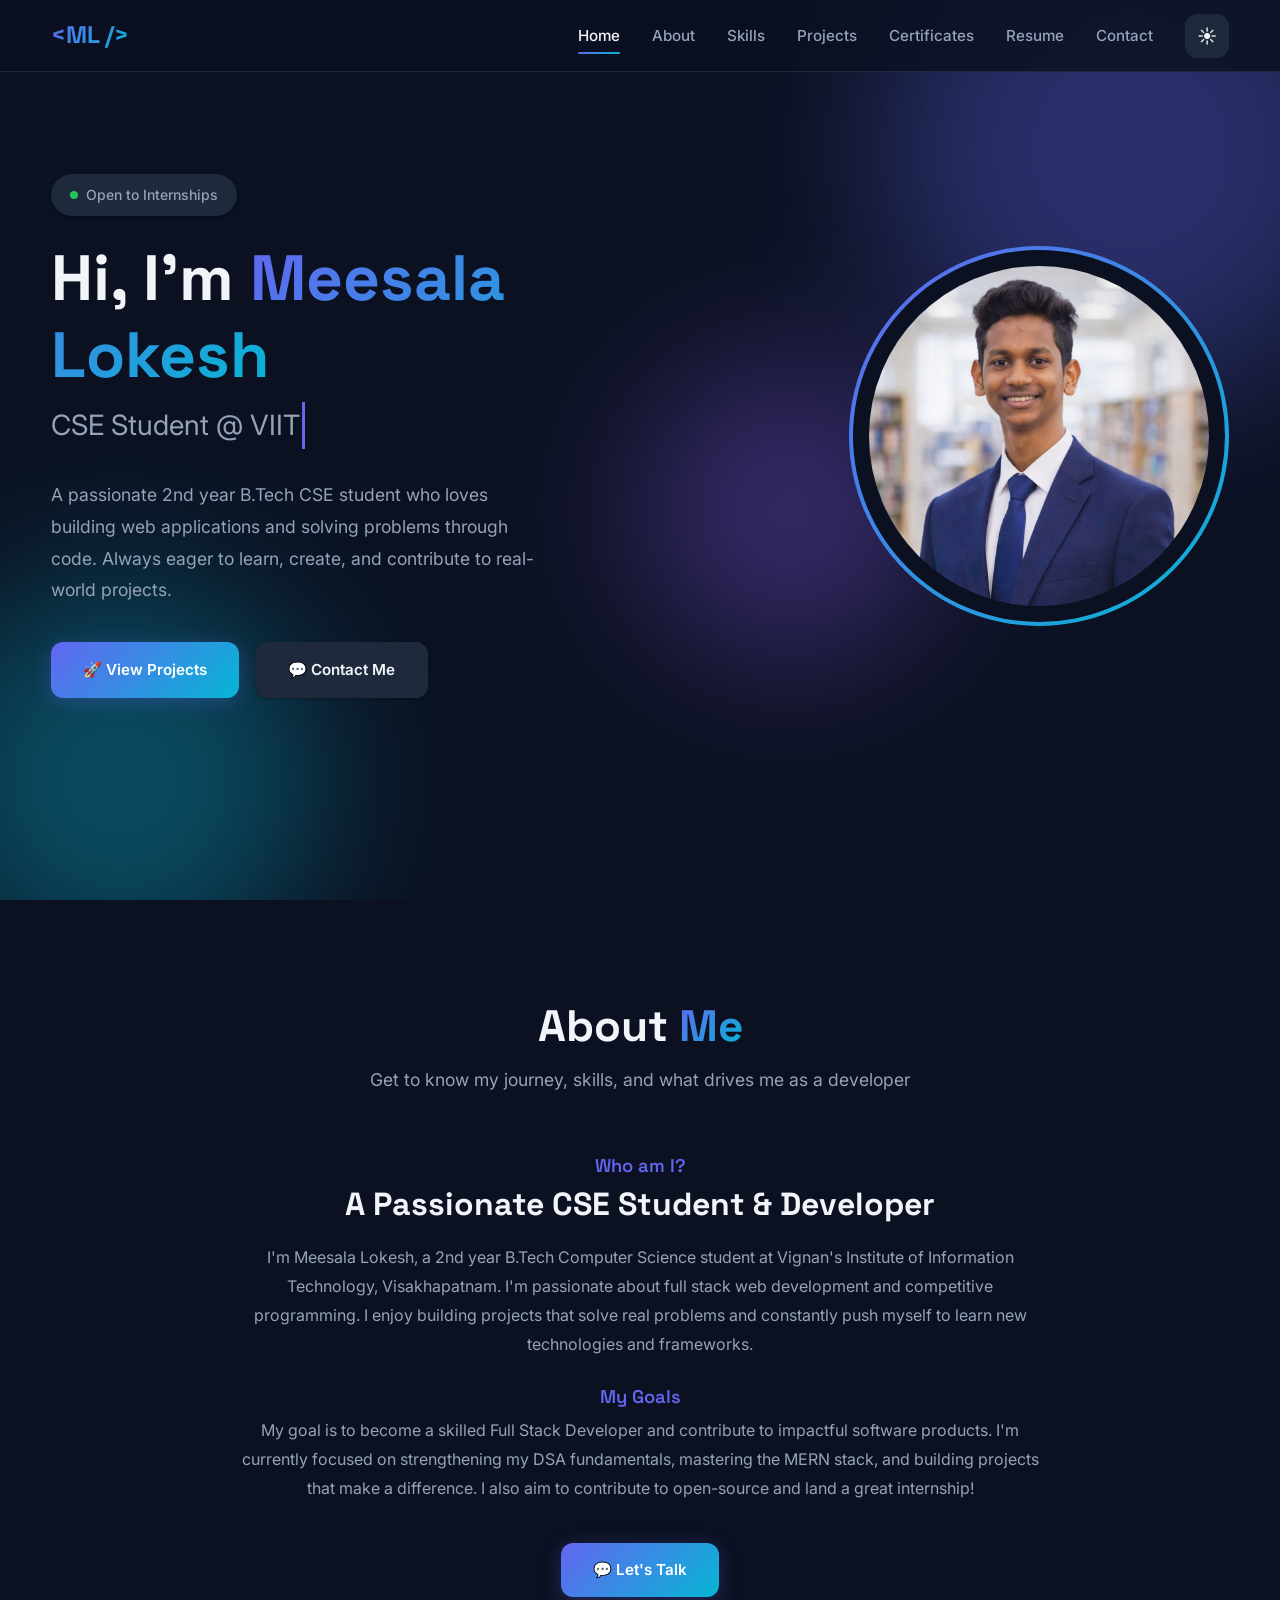
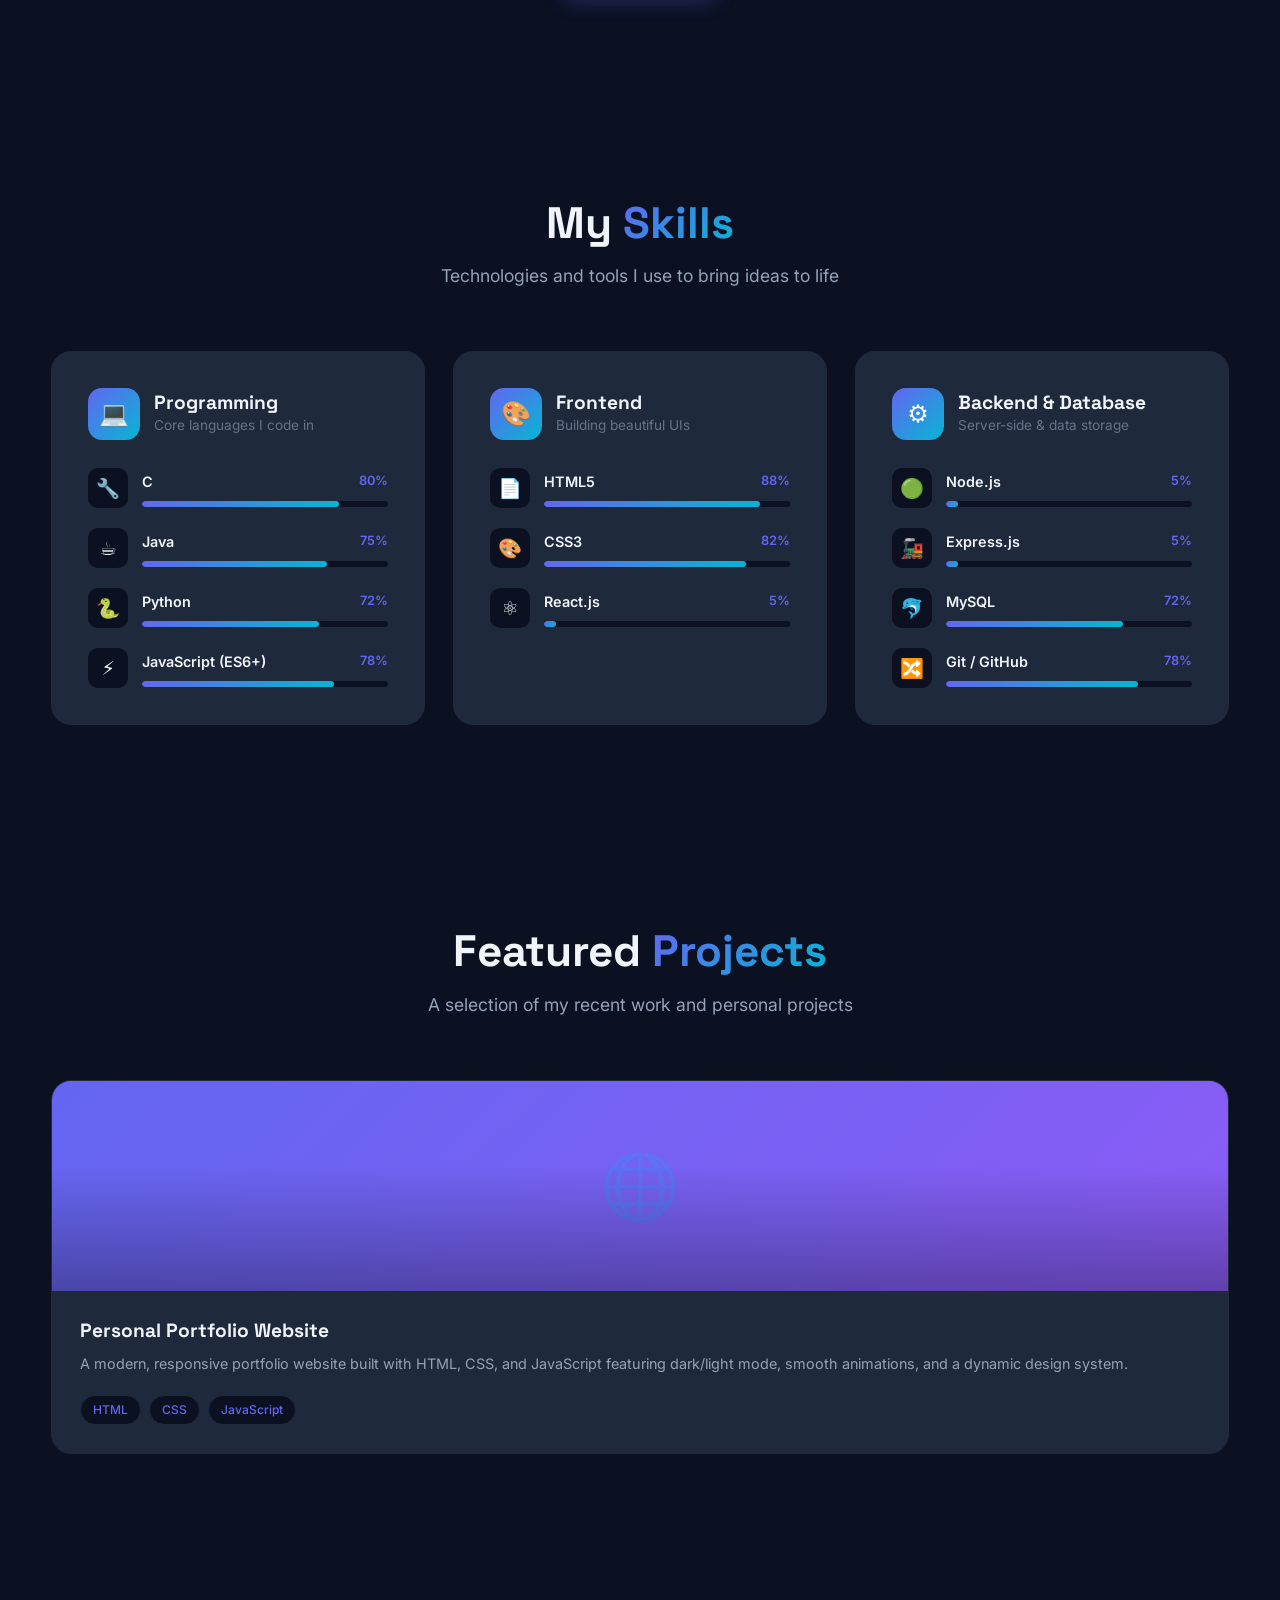
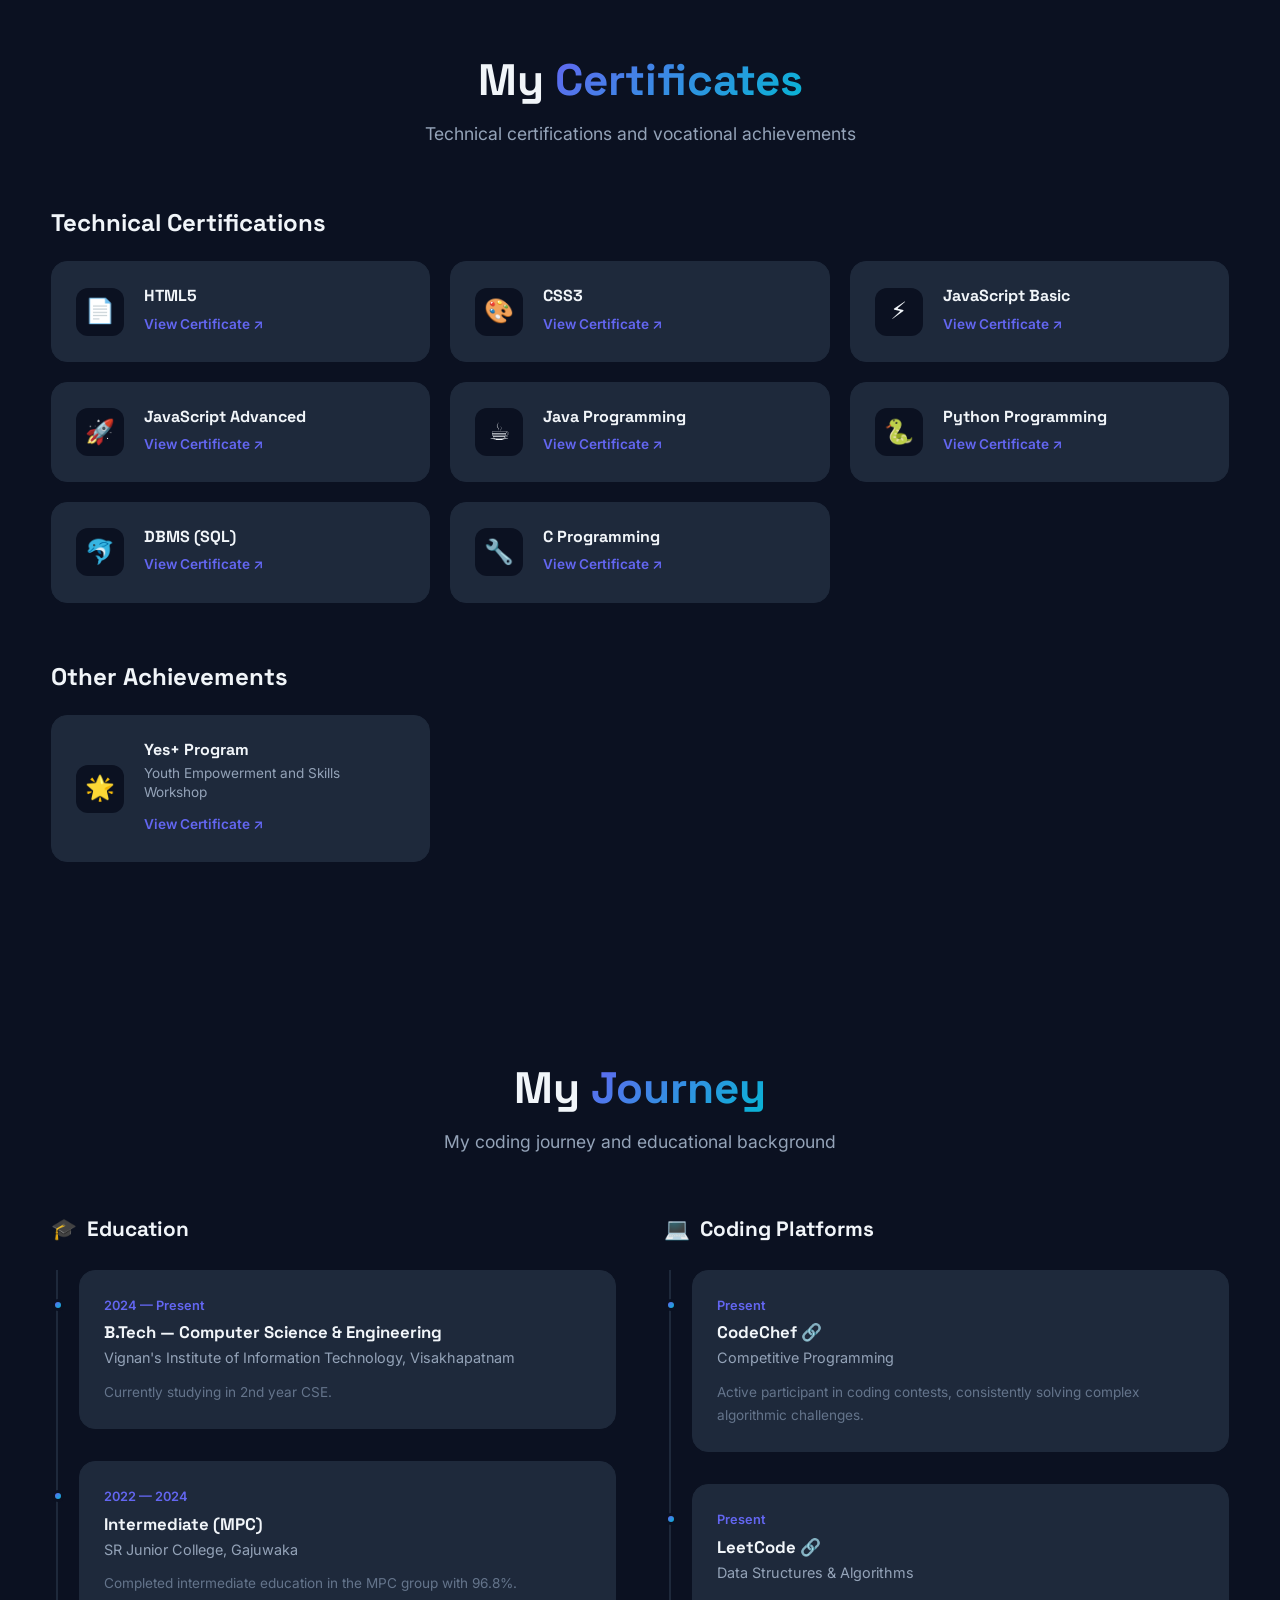
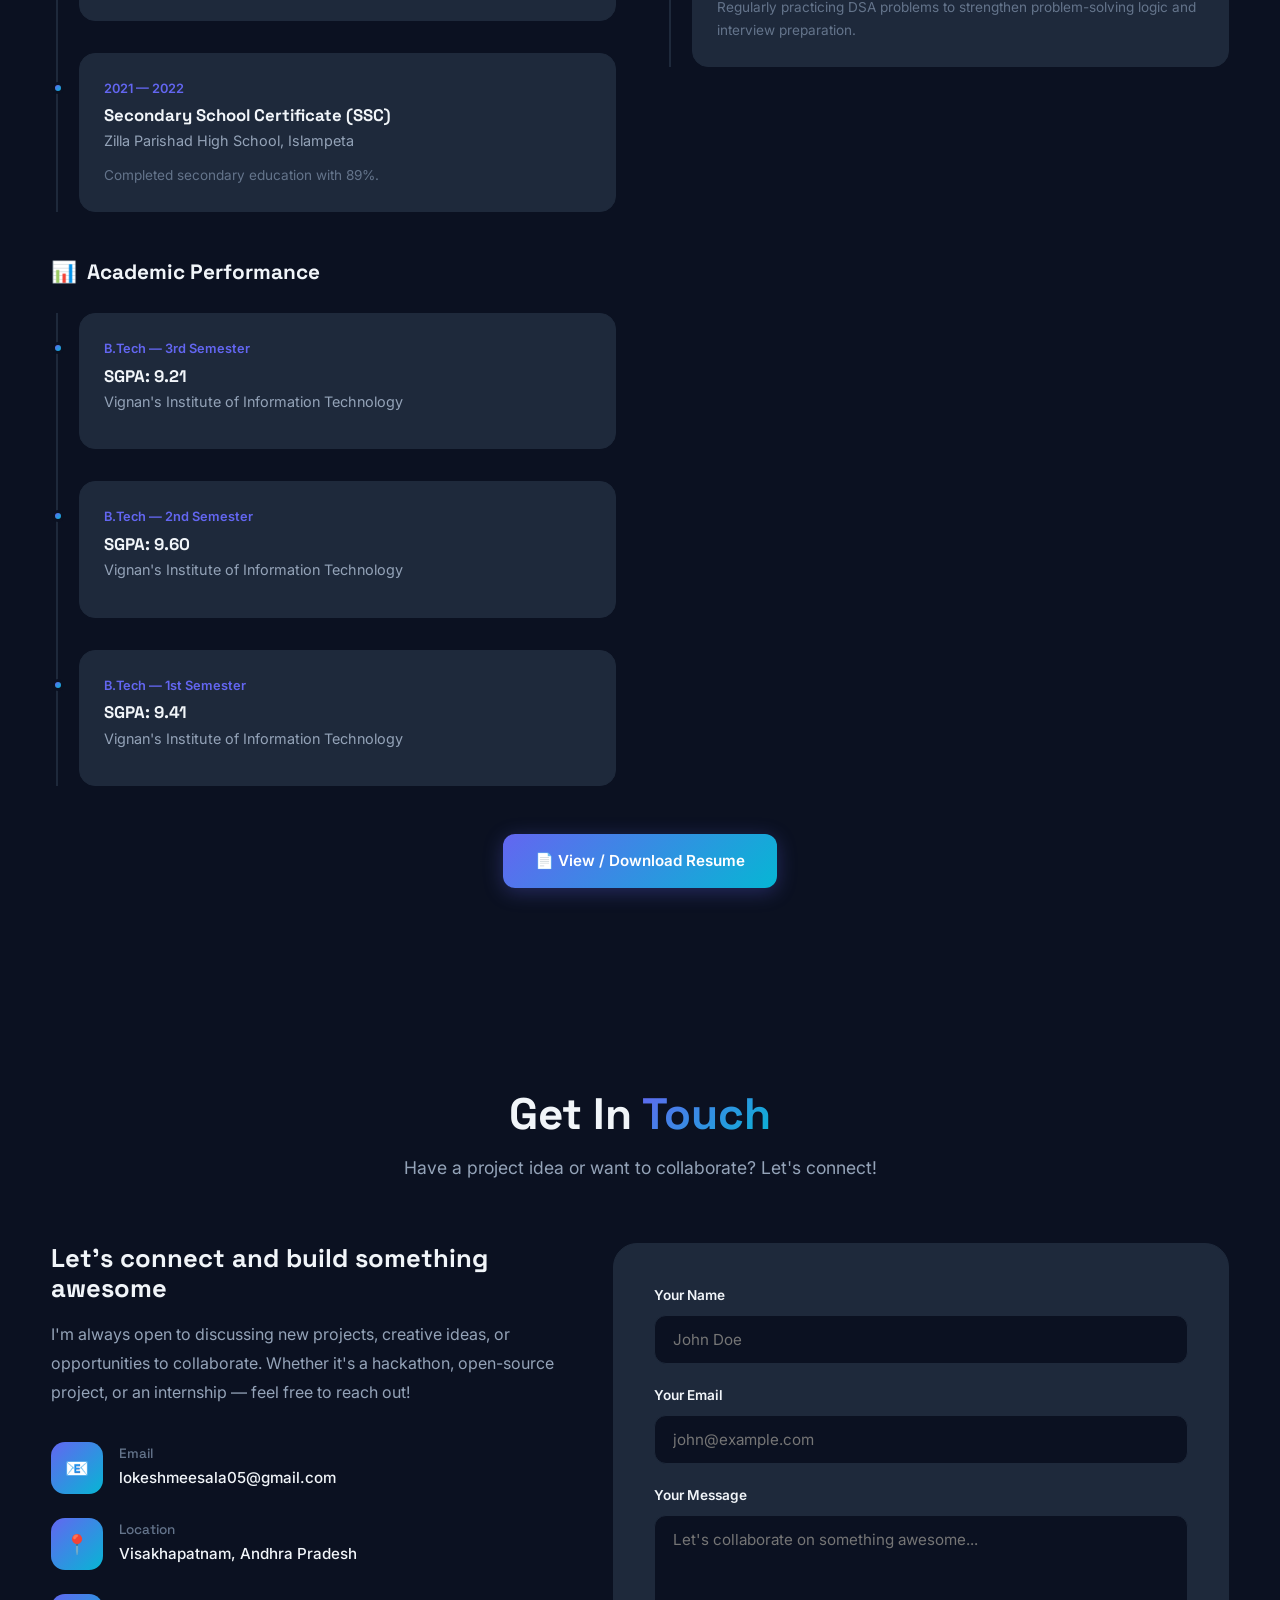
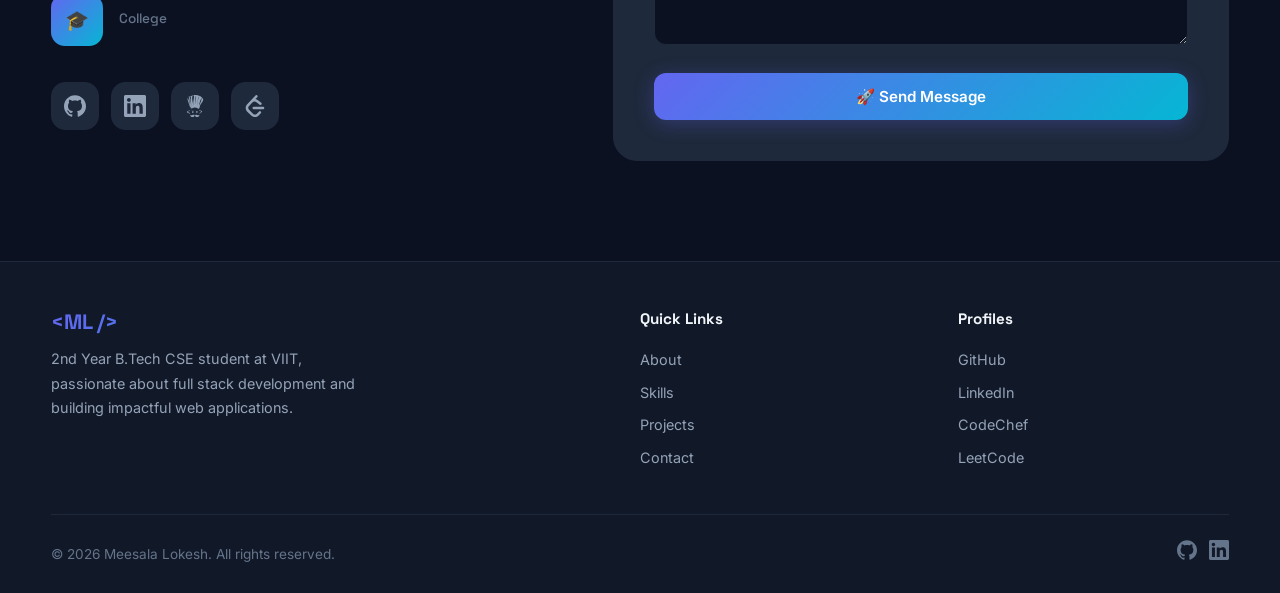
==== index.html @ 5ba21e3f "Add files via upload" ====
<!DOCTYPE html>
<html lang="en" data-theme="dark">
<head>
  <meta charset="UTF-8" />
  <meta name="viewport" content="width=device-width, initial-scale=1.0" />
  <meta name="description" content="Meesala Lokesh — 2nd Year B.Tech CSE Student & Aspiring Full Stack Developer. Explore my projects, skills, and coding journey." />
  <meta name="keywords" content="Meesala Lokesh, Full Stack Developer, CSE Student, VIIT, React, Node.js, Portfolio, Web Developer, Competitive Programming" />
  <meta name="author" content="Meesala Lokesh" />

  <!-- Open Graph -->
  <meta property="og:title" content="Meesala Lokesh — Aspiring Full Stack Developer" />
  <meta property="og:description" content="2nd Year B.Tech CSE student at VIIT. Explore my projects, skills, and coding journey." />
  <meta property="og:type" content="website" />

  <title>Meesala Lokesh — Aspiring Full Stack Developer</title>

  <!-- Favicon (inline SVG) -->
  <link rel="icon" href="data:image/svg+xml,<svg xmlns='http://www.w3.org/2000/svg' viewBox='0 0 100 100'><text y='.9em' font-size='90'>💻</text></svg>" />

  <!-- Stylesheet -->
  <link rel="stylesheet" href="css/style.css" />
</head>
<body>

  <!-- ═══════════════ NAVBAR ═══════════════ -->
  <nav class="navbar" id="navbar">
    <div class="container">
      <a href="#home" class="nav-logo">&lt;ML /&gt;</a>
      <div class="nav-links" id="navLinks">
        <!-- Rendered by JS -->
      </div>
      <button class="menu-toggle" id="menuToggle" aria-label="Toggle menu">
        <span></span><span></span><span></span>
      </button>
    </div>
  </nav>

  <!-- ═══════════════ HERO ═══════════════ -->
  <section class="hero section" id="home">
    <div class="hero-bg">
      <div class="orb orb-1"></div>
      <div class="orb orb-2"></div>
      <div class="orb orb-3"></div>
    </div>
    <div class="container">
      <div class="hero-content">
        <div class="hero-text">
          <div class="hero-badge">
            <span class="dot"></span> Open to Internships
          </div>
          <h1>Hi, I'm <span class="gradient-text" id="heroName">Meesala Lokesh</span></h1>
          <div class="typewriter">
            <span id="typewriterText"></span><span class="cursor">&nbsp;</span>
          </div>
          <p class="tagline">A passionate 2nd year B.Tech CSE student who loves building web applications and solving problems through code. Always eager to learn, create, and contribute to real-world projects.</p>
          <div class="hero-buttons">
            <a href="#projects" class="btn btn-primary">🚀 View Projects</a>
            <a href="#contact" class="btn btn-secondary">💬 Contact Me</a>
          </div>
        </div>
        <div class="hero-visual">
          <div class="hero-image-wrapper">
            <div class="hero-avatar-ring"></div>
            <img src="img/profile.jpg" alt="Meesala Lokesh" class="hero-profile-img">
          </div>
        </div>
      </div>
    </div>
  </section>

  <!-- ═══════════════ ABOUT ═══════════════ -->
  <section class="section" id="about">
    <div class="container">
      <div class="section-header reveal">
        <h2>About <span>Me</span></h2>
        <p>Get to know my journey, skills, and what drives me as a developer</p>
      </div>
      <div class="about-grid">
        <div class="about-content reveal">
          <h3>Who am I?</h3>
          <h2>A Passionate CSE Student & Developer</h2>
          <p id="aboutSummary"><!-- Rendered by JS --></p>
          <h3>My Goals</h3>
          <p id="aboutGoals"><!-- Rendered by JS --></p>
          <a href="#contact" class="btn btn-primary" style="margin-top: 12px;">💬 Let's Talk</a>
        </div>
      </div>
    </div>
  </section>

  <!-- ═══════════════ SKILLS ═══════════════ -->
  <section class="section" id="skills">
    <div class="container">
      <div class="section-header reveal">
        <h2>My <span>Skills</span></h2>
        <p>Technologies and tools I use to bring ideas to life</p>
      </div>
      <div class="skills-grid" id="skillsGrid">
        <!-- Rendered by JS -->
      </div>
    </div>
  </section>

  <!-- ═══════════════ PROJECTS ═══════════════ -->
  <section class="section" id="projects">
    <div class="container">
      <div class="section-header reveal">
        <h2>Featured <span>Projects</span></h2>
        <p>A selection of my recent work and personal projects</p>
      </div>
      <div class="projects-grid" id="projectsGrid">
        <!-- Rendered by JS -->
      </div>
    </div>
  </section>

  <!-- ═══════════════ CERTIFICATES ═══════════════ -->
  <section class="section" id="certificates">
    <div class="container">
      <div class="section-header reveal">
        <h2>My <span>Certificates</span></h2>
        <p>Technical certifications and vocational achievements</p>
      </div>
      
      <div class="cert-subsection reveal">
        <h3>Technical Certifications</h3>
        <div class="certificates-grid" id="skillCertificatesGrid">
          <!-- Rendered by JS -->
        </div>
      </div>

      <div class="cert-subsection reveal" style="margin-top: 60px;">
        <h3>Other Achievements</h3>
        <div class="certificates-grid" id="achievementCertificatesGrid">
          <!-- Rendered by JS -->
        </div>
      </div>
    </div>
  </section>

  <!-- ═══════════════ RESUME ═══════════════ -->
  <section class="section" id="resume">
    <div class="container">
      <div class="section-header reveal">
        <h2>My <span>Journey</span></h2>
        <p>My coding journey and educational background</p>
      </div>
      <div class="resume-content">
        <div class="resume-column">
          <h3><span class="icon">🎓</span> Education</h3>
          <div class="timeline" id="educationTimeline">
            <!-- Rendered by JS -->
          </div>
          
          <h3 style="margin-top: 48px;"><span class="icon">📊</span> Academic Performance</h3>
          <div class="timeline" id="academicTimeline">
            <!-- Rendered by JS -->
          </div>
        </div>

        <div class="resume-column">
          <h3><span class="icon">💻</span> Coding Platforms</h3>
          <div class="timeline" id="codingTimeline">
            <!-- Rendered by JS -->
          </div>
        </div>
      </div>
      <div class="resume-download reveal">
        <a href="resume.html" target="_blank" class="btn btn-primary">📄 View / Download Resume</a>
      </div>
    </div>
  </section>

  <!-- ═══════════════ CONTACT ═══════════════ -->
  <section class="section" id="contact">
    <div class="container">
      <div class="section-header reveal">
        <h2>Get In <span>Touch</span></h2>
        <p>Have a project idea or want to collaborate? Let's connect!</p>
      </div>
      <div class="contact-grid">
        <div class="contact-info reveal">
          <h3>Let's connect and build something awesome</h3>
          <p>I'm always open to discussing new projects, creative ideas, or opportunities to collaborate. Whether it's a hackathon, open-source project, or an internship — feel free to reach out!</p>

          <div class="contact-detail">
            <div class="icon-box">📧</div>
            <div>
              <h4>Email</h4>
              <a href="mailto:lokeshmeesala05@gmail.com" id="contactEmail">lokeshmeesala05@gmail.com</a>
            </div>
          </div>

          <div class="contact-detail">
            <div class="icon-box">📍</div>
            <div>
              <h4>Location</h4>
              <p id="contactLocation">Visakhapatnam, Andhra Pradesh</p>
            </div>
          </div>

          <div class="contact-detail">
            <div class="icon-box">🎓</div>
            <div>
              <h4>College</h4>
              <p id="contactPhone">VIIT, Visakhapatnam</p>
            </div>
          </div>

          <div class="social-links">
            <a href="https://github.com/lokeshmeesala05-commits" target="_blank" rel="noopener" class="social-link" aria-label="GitHub">
              <svg viewBox="0 0 24 24" fill="currentColor" width="22" height="22"><path d="M12 .297c-6.63 0-12 5.373-12 12 0 5.303 3.438 9.8 8.205 11.385.6.113.82-.258.82-.577 0-.285-.01-1.04-.015-2.04-3.338.724-4.042-1.61-4.042-1.61C4.422 18.07 3.633 17.7 3.633 17.7c-1.087-.744.084-.729.084-.729 1.205.084 1.838 1.236 1.838 1.236 1.07 1.835 2.809 1.305 3.495.998.108-.776.417-1.305.76-1.605-2.665-.3-5.466-1.332-5.466-5.93 0-1.31.465-2.38 1.235-3.22-.135-.303-.54-1.523.105-3.176 0 0 1.005-.322 3.3 1.23.96-.267 1.98-.399 3-.405 1.02.006 2.04.138 3 .405 2.28-1.552 3.285-1.23 3.285-1.23.645 1.653.24 2.873.12 3.176.765.84 1.23 1.91 1.23 3.22 0 4.61-2.805 5.625-5.475 5.92.42.36.81 1.096.81 2.22 0 1.606-.015 2.896-.015 3.286 0 .315.21.69.825.57C20.565 22.092 24 17.592 24 12.297c0-6.627-5.373-12-12-12"/></svg>
            </a>
            <a href="https://www.linkedin.com/in/lokesh-meesala-612766330" target="_blank" rel="noopener" class="social-link" aria-label="LinkedIn">
              <svg viewBox="0 0 24 24" fill="currentColor" width="22" height="22"><path d="M20.447 20.452h-3.554v-5.569c0-1.328-.027-3.037-1.852-3.037-1.853 0-2.136 1.445-2.136 2.939v5.667H9.351V9h3.414v1.561h.046c.477-.9 1.637-1.85 3.37-1.85 3.601 0 4.267 2.37 4.267 5.455v6.286zM5.337 7.433c-1.144 0-2.063-.926-2.065-2.065 0-1.138.92-2.063 2.065-2.063 1.14 0 2.064.925 2.064 2.063 0 1.139-.925 2.065-2.064 2.065zm1.782 13.019H3.555V9h3.564v11.452zM22.225 0H1.771C.792 0 0 .774 0 1.729v20.542C0 23.227.792 24 1.771 24h20.451C23.2 24 24 23.227 24 22.271V1.729C24 .774 23.2 0 22.222 0h.003z"/></svg>
            </a>
            <a href="https://www.codechef.com/users/lokeshmeesala" target="_blank" rel="noopener" class="social-link" aria-label="CodeChef">
              <svg viewBox="0 0 24 24" fill="currentColor" width="22" height="22"><path d="M11.2574.0039c-.37.0101-.7353.041-1.1003.095C9.6164.153 9.0766.4236 8.482.694c-.757.3244-1.5147.6486-2.2176.7027-1.1896.3785-1.568.919-1.8925 1.3516 0 .054-.054.1079-.054.1079-.4325.865-.4873 1.73-.325 2.5952.1621.5407.3786 1.0282.5408 1.5148.3785 1.0274.7578 2.0007.92 3.1362.1622.3244.3235.7571.4316 1.1897.2704.8651.542 1.8383 1.353 2.5952l.0057-.0028c.0175.0183.0301.0387.0482.0568.0072-.0036.0141-.0063.0213-.0099l-.0213-.5849c.6489-.9733 1.5673-1.6221 2.865-1.8925.5195-.1093 1.081-.1497 1.6625-.1278a8.7733 8.7733 0 0 1 1.7988.2357c1.4599.3785 2.595 1.1358 2.6492 1.7846.0273.3549.0398.6952.0326 1.0364-.001.064-.0046.1285-.007.193l.1362.0682c.075-.0375.1424-.107.2059-.1902.0008-.001.002-.002.0028-.0028.0018-.0023.0039-.0061.0057-.0085.0396-.0536.0747-.1236.1107-.1931.0188-.0377.0372-.0866.0554-.1292.2048-.4622.362-1.1536.538-1.9635.0541-.2703.1092-.4864.1633-.7027.4326-.9733 1.0266-1.8382 1.6213-2.6492.9733-1.3518 1.8928-2.5962 1.7846-4.0561-1.784-3.4608-4.2718-4.0017-5.5695-4.272-.2163-.0541-.3233-.0539-.4856-.108-1.3382-.2433-2.4945-.3953-3.6046-.3648zm5.0428 14.3788a9.8602 9.8602 0 0 0-.0326-.9824c-.0541-.703-1.1892-1.46-2.7032-1.8386-.588-.1336-1.1764-.2142-1.7448-.2356-.539-.0137-1.0657.0248-1.5546.1277-1.2436.2704-2.2162.9193-2.811 1.8925l.0511 1.431c.6672-.3558 1.7326-.8747 3.139-.9994.0662-.0059.1368-.0059.2044-.0099.1177-.013.2667-.044.4444-.044 1.6075 0 3.2682.5336 4.8767 1.6483.039-.2744.0611-.549.071-.8234l.044.0227c.0028-.0622.0143-.1268.0156-.1888zM11.256.0578c.1239-.0034.2538.01.379.0114-.23-.0022-.4588.0026-.6871.0156.103-.0061.2046-.0242.308-.027zm.4983.0156c.6552.014 1.3255.0711 2.0387.1803-.6834-.0987-1.3646-.1671-2.0387-.1803zm-1.3147.0554c-.076.0087-.1527.0133-.2285.0241-.8168.1167-1.7742.7015-2.75 1.045.3545-.1323.7143-.2957 1.0747-.4501C9.0765.4774 9.6705.207 10.1571.1529c.0939-.0139.1886-.0133.2825-.0241zm-.2285.24c.1622 0 .3787-.0002.5409.0539-.1425-.0357-.2595-.026-.3706-.0142a1.174 1.174 0 0 1 .3166.0681c.5796 1.0012-.4264 5.2791-.6786 8.1492.1559 1.0276.3138 1.9963.4628 2.7201-.7029-1.7843-1.4067-4.921-1.5148-7.354-.054-.9733.001-1.8386.2172-2.4874C9.401.8557 9.7244.4228 10.2111.3687zm3.1361.271c-.811 2.1088-.9184 6.1092-.9725 7.3528-.054.5407-.0001 1.73.054 2.5952 0 .2163.054.4325.054.6488 0-.2163-.054-.3786-.054-.5948-.4326-3.2442-.974-7.1362.9185-10.002zm3.352.3777c-.2704 2.1628-1.4047 3.191-1.7832 5.2998-.1081 1.6762-.325 3.6222-.379 5.2984-.0541-1.6762-.0007-3.4601.2697-5.2444.2703-1.8384.8651-3.6776 1.8925-5.3538zm-10.381.433c-.3581.1194-.632.248-.8575.3805.2317-.1358.4996-.2666.8575-.3805zm.2101.1974c.2155.0025.4384.0734.6006.2357-.0067-.004-.0078-.0033-.0142-.0071.1331.0929.2666.2093.3932.3847-.2036.9673.2553 3.0317.0398 4.6694.0763 1.5485.0717 3.1804.849 4.4594-.9796-1.5107-1.176-3.4375-1.3218-5.236-.1128-1.0907-.2035-2.0969-.4642-2.9033-.144-.3047-.2684-.5745-.3833-.822-.0247-.0369-.0447-.0784-.071-.1135-.1082-.1082-.1619-.2696-.1619-.3777 0-.054.0539-.1618.108-.1618.054-.0541.1616-.0553.2157-.1094a1.013 1.013 0 0 1 .2101-.0184zm-1.3459.6133c-.0604.0201-.0923.041-.1405.061.1768-.034.3617.0339.5196.318-.1877.8916.4364 3.3685.4288 5.104.3124 1.8478.5496 3.8498 1.5716 5.1152C6.3723 11.5076 5.886 9.1286 5.5076 7.128 5.183 5.56 4.9125 4.2086 4.3718 3.776c-.054-.1081-.1079-.163-.1079-.2711 0-.1622-.0002-.3786.1079-.5949-.2772.6337-.4047 1.2673-.3706 1.901-.0445-.6487.0857-1.2905.3706-1.901 0-.054.054-.0538.054-.1079.012-.016.0314-.0349.044-.0511.0618-.0983.1308-.189.2257-.257.0557-.0615.0965-.1191.159-.1817-.0526.0555-.0872.1092-.1335.1647.0273-.018.0523-.0368.0838-.0525.1081-.1082.2154-.1633.3776-.1633zm-.3776.1633c-.0038.0075-.0076.0111-.0114.0184.0125-.0099.0242-.0208.037-.0298-.0074.0037-.0182.0077-.0256.0114zm14.7608 1.1343c-.0017.0052-.004.0104-.0057.0156.0378-.005.0751-.0173.1135-.0156-.0378-.0022-.0763.0103-.115.0199-.8634 2.6418-1.8874 5.2844-2.9118 7.9262a.0184.0184 0 0 1-.0015.0028c-.0874.4652-.234.8842-.5395 1.1898.4326-.4867.4854-1.1907.5395-2.0558.054-.811.0544-1.6761.487-2.5413 0-.0531.0012-.1058.0525-.159.0003-.0009.0012-.0019.0015-.0028.0973-.3524.202-.6885.3166-1.018.4183-1.2896 1.1396-3.1653 2.0131-3.3405.0163-.0052.034-.018.0497-.0213zM8.3726 16.2113l-.3238.1079c.1623.2163.2696.379.3777.433.1081.054.2168.108.379.108.0541 0 .1618 0 .2159-.054l.812-.2698c.0541 0 .1078-.054.1619-.054.1081 0 .1616 0 .2697.054l.2712.2698.2697-.054c-.1081-.1622-.2695-.3236-.3776-.3776-.1082-.0541-.2169-.1094-.379-.1094h-.108l-.866.3252h-.1618c-.1082 0-.2157 0-.2698-.054-.054-.054-.163-.1629-.2712-.3251zm-2.5953.541c-.2703.1621-.649.4324-1.1897.6487-.5407.2163-.9734.4325-1.1897.6488-.2163.2163-.3237.4326-.3237.6488 0 .1082.0537.1632.1618.2172.054.0541.1632.0539.2172.108.757.3244 1.5133.7019 2.2162 1.0803.1082.0541.2171.1632.2712.2173.054.054.1078.054.1618.054.1082 0 .2695-.0538.3777-.162.1081-.108.1632-.217.1632-.325 0-.1082-.055-.1618-.1632-.2158 0 0-.4328-.2165-1.1898-.541-.4866-.2162-.9179-.4326-1.1883-.5948.1623-.2704.486-.4865.9726-.7028.5407-.2163.9196-.4326 1.0818-.5948.054-.0541.054-.1078.054-.1619 0-.054-.0539-.1631-.108-.2172-.054-.054-.163-.1079-.2711-.1079zm11.247 0c-.054 0-.1618.0537-.2158.1078-.0541.1081-.1093.1632-.1093.2172v.054c.1622.1622.3797.2695.7041.3776.2704.054.5403.1632.8107.2172.3244.1082.5407.2693.6488.4856v.0553c0 .0541-.1088.1616-.3251.2698-.1082.054-.3245.2167-.5949.433-.2703.1622-.4326.3236-.5948.3776-.2163.1082-.3776.217-.4316.3252-.0541.054-.054.1077-.054.1618 0 .1081.0539.1077.108.2158.054.1081.1616.1093.2157.1093.054 0 .1078-.0554.1619-.0554.2703-.1622.6492-.3782 1.0818-.7567.4866-.3784.8655-.6484 1.0818-.8106.2163-.1082.3237-.2169.3237-.379 0-.0541.0002-.1618-.1079-.2159-.3785-.4325-.9185-.7022-1.5674-.9185-.1081-.0541-.2704-.1092-.5948-.1633-.1622-.054-.3249-.1079-.433-.1079zm-2.9743.8106c-.2704 0-.4866.055-.6488.2172-.2163.1622-.2699.4323-.2158.7567 0 .2703.1075.4865.2697.7027.1622.2163.3786.3252.5949.3252.1622 0 .2708-.0553.433-.1094.2703-.1622.379-.4319.379-.9185 0-.3785-.109-.6485-.2711-.8107-.1622-.1081-.3246-.1632-.541-.1632zm-4.4877.054c-.2704 0-.4866.055-.6488.2171-.2163.1622-.27.4323-.2158.7567 0 .2704.1075.4865.2697.7028s.3786.3251.5949.3251c.1622 0 .2708-.0552.433-.1093.2703-.1622.3776-.432.3776-.9186 0-.4325-.1075-.7025-.2697-.8106-.1622-.1082-.3247-.1633-.541-.1633zm0 .6501c.1622 0 .2711.1076.2711.2698 0 .1622-.163.2697-.2711.2697-.1622 0-.2698-.1075-.2698-.2697s.1076-.2698.2698-.2698zm4.3798.054c.1622 0 .2711.1075.2711.2697 0 .1082-.109.2698-.2711.2698-.1622 0-.2698-.1076-.2698-.2698 0-.1622.1076-.2697.2698-.2697zm-2.7032 2.1083l.1619.3237c.054.1081.1076.163.2158.2711.054.054.163.1619.2712.1619h.1078c.1082 0 .1618 0 .2158-.054.0541-.054.1632-.0538.2173-.1079l.1618-.1618c.054-.054.108-.1092.108-.1633.054-.054.0537-.1078.1078-.1618 0-.0541.054-.108.054-.108-.0541.1082-.1618.2156-.2158.3238-.1082.054-.1616.1632-.2698.1632-.1081.0541-.217.054-.3251.054s-.2157.0001-.2697-.054c-.1082 0-.1632-.0538-.2173-.1079l-.1618-.1632c-.054-.0541-.1078-.1618-.1619-.2158zm-.866 1.0278c-1.1355 0-1.8377 1.5136-3.4598.1619-.4326 2.6494 2.7583 2.866 4.11 1.7306.9192-.811.6475-1.9465-.6502-1.8925zm2.8664 0c-1.2977-.054-1.568 1.0815-.6488 1.8925 1.3518 1.1355 4.5412.9188 4.1087-1.7306-1.6221 1.3517-2.2703-.1619-3.4599-.1619z"/></svg>
            </a>
            <a href="https://leetcode.com/u/lokeshmeesala" target="_blank" rel="noopener" class="social-link" aria-label="LeetCode">
              <svg viewBox="0 0 24 24" fill="currentColor" width="22" height="22"><path d="M13.483 0a1.374 1.374 0 0 0-.961.438L7.116 6.226l-3.854 4.126a5.266 5.266 0 0 0-1.209 2.104 5.35 5.35 0 0 0-.125.513 5.527 5.527 0 0 0 .062 2.362 5.83 5.83 0 0 0 .349 1.017 5.938 5.938 0 0 0 1.271 1.818l4.277 4.193.039.038c2.248 2.165 5.852 2.133 8.063-.074l2.396-2.392c.54-.54.54-1.414.003-1.955a1.378 1.378 0 0 0-1.951-.003l-2.396 2.392a3.021 3.021 0 0 1-4.205.038l-.02-.019-4.276-4.193c-.652-.64-.972-1.469-.948-2.263a2.68 2.68 0 0 1 .066-.523 2.545 2.545 0 0 1 .619-1.164L9.13 8.114c1.058-1.134 3.204-1.27 4.43-.278l3.501 2.831c.593.48 1.461.387 1.94-.207a1.384 1.384 0 0 0-.207-1.943l-3.5-2.831c-.8-.647-1.766-1.045-2.774-1.202l2.015-2.158A1.384 1.384 0 0 0 13.483 0zm-2.866 12.815a1.38 1.38 0 0 0-1.38 1.382 1.38 1.38 0 0 0 1.38 1.382H20.79a1.38 1.38 0 0 0 1.38-1.382 1.38 1.38 0 0 0-1.38-1.382z"/></svg>
            </a>
          </div>
        </div>

        <form class="contact-form reveal" id="contactForm">
          <div id="formStatus" class="form-status"></div>
          <div class="form-group">
            <label for="name">Your Name</label>
            <input type="text" id="name" name="name" placeholder="John Doe" required />
          </div>
          <div class="form-group">
            <label for="email">Your Email</label>
            <input type="email" id="email" name="email" placeholder="john@example.com" required />
          </div>
          <div class="form-group">
            <label for="message">Your Message</label>
            <textarea id="message" name="message" placeholder="Let's collaborate on something awesome..." required></textarea>
          </div>
          <button type="submit" class="btn btn-primary" style="width: 100%; justify-content: center;">🚀 Send Message</button>
        </form>
      </div>
    </div>
  </section>

  <!-- ═══════════════ FOOTER ═══════════════ -->
  <footer class="footer">
    <div class="container">
      <div class="footer-content">
        <div class="footer-brand">
          <h3>&lt;ML /&gt;</h3>
          <p>2nd Year B.Tech CSE student at VIIT, passionate about full stack development and building impactful web applications.</p>
        </div>
        <div class="footer-links">
          <h4>Quick Links</h4>
          <a href="#about">About</a>
          <a href="#skills">Skills</a>
          <a href="#projects">Projects</a>
          <a href="#contact">Contact</a>
        </div>
        <div class="footer-links">
          <h4>Profiles</h4>
          <a href="https://github.com/lokeshmeesala05-commits" target="_blank" rel="noopener">GitHub</a>
          <a href="https://www.linkedin.com/in/lokesh-meesala-612766330" target="_blank" rel="noopener">LinkedIn</a>
          <a href="https://www.codechef.com/users/lokeshmeesala" target="_blank" rel="noopener">CodeChef</a>
          <a href="https://leetcode.com/u/lokeshmeesala" target="_blank" rel="noopener">LeetCode</a>
        </div>
      </div>
      <div class="footer-bottom">
        <p>&copy; 2026 Meesala Lokesh. All rights reserved.</p>
        <div class="footer-bottom-links">
          <a href="https://github.com/lokeshmeesala05-commits" target="_blank" rel="noopener" aria-label="GitHub">
            <svg viewBox="0 0 24 24" fill="currentColor" width="20" height="20"><path d="M12 .297c-6.63 0-12 5.373-12 12 0 5.303 3.438 9.8 8.205 11.385.6.113.82-.258.82-.577 0-.285-.01-1.04-.015-2.04-3.338.724-4.042-1.61-4.042-1.61C4.422 18.07 3.633 17.7 3.633 17.7c-1.087-.744.084-.729.084-.729 1.205.084 1.838 1.236 1.838 1.236 1.07 1.835 2.809 1.305 3.495.998.108-.776.417-1.305.76-1.605-2.665-.3-5.466-1.332-5.466-5.93 0-1.31.465-2.38 1.235-3.22-.135-.303-.54-1.523.105-3.176 0 0 1.005-.322 3.3 1.23.96-.267 1.98-.399 3-.405 1.02.006 2.04.138 3 .405 2.28-1.552 3.285-1.23 3.285-1.23.645 1.653.24 2.873.12 3.176.765.84 1.23 1.91 1.23 3.22 0 4.61-2.805 5.625-5.475 5.92.42.36.81 1.096.81 2.22 0 1.606-.015 2.896-.015 3.286 0 .315.21.69.825.57C20.565 22.092 24 17.592 24 12.297c0-6.627-5.373-12-12-12"/></svg>
          </a>
          <a href="https://www.linkedin.com/in/lokesh-meesala-612766330" target="_blank" rel="noopener" aria-label="LinkedIn">
            <svg viewBox="0 0 24 24" fill="currentColor" width="20" height="20"><path d="M20.447 20.452h-3.554v-5.569c0-1.328-.027-3.037-1.852-3.037-1.853 0-2.136 1.445-2.136 2.939v5.667H9.351V9h3.414v1.561h.046c.477-.9 1.637-1.85 3.37-1.85 3.601 0 4.267 2.37 4.267 5.455v6.286zM5.337 7.433c-1.144 0-2.063-.926-2.065-2.065 0-1.138.92-2.063 2.065-2.063 1.14 0 2.064.925 2.064 2.063 0 1.139-.925 2.065-2.064 2.065zm1.782 13.019H3.555V9h3.564v11.452zM22.225 0H1.771C.792 0 0 .774 0 1.729v20.542C0 23.227.792 24 1.771 24h20.451C23.2 24 24 23.227 24 22.271V1.729C24 .774 23.2 0 22.222 0h.003z"/></svg>
          </a>
        </div>
      </div>
    </div>
  </footer>

  <!-- JavaScript -->
  <script src="js/main.js"></script>
</body>
</html>
---- css/style.css ----
/* =============================================
   Portfolio — Design System & Global Styles
   ============================================= */

/* ---------- Google Fonts ---------- */
@import url('https://fonts.googleapis.com/css2?family=Inter:wght@300;400;500;600;700;800&family=Space+Grotesk:wght@400;500;600;700&display=swap');

/* ---------- CSS Custom Properties ---------- */
:root {
  /* Accent */
  --accent-1: #6366f1;
  --accent-2: #06b6d4;
  --accent-gradient: linear-gradient(135deg, #6366f1 0%, #06b6d4 100%);
  --accent-glow: 0 0 30px rgba(99, 102, 241, .35);

  /* Light theme */
  --bg-primary: #f8fafc;
  --bg-secondary: #ffffff;
  --bg-card: #ffffff;
  --bg-nav: rgba(255,255,255,.72);
  --text-primary: #0f172a;
  --text-secondary: #475569;
  --text-muted: #94a3b8;
  --border-color: #e2e8f0;
  --shadow-sm: 0 1px 3px rgba(0,0,0,.06);
  --shadow-md: 0 4px 20px rgba(0,0,0,.08);
  --shadow-lg: 0 10px 40px rgba(0,0,0,.1);
  --shadow-card: 0 4px 24px rgba(0,0,0,.06);

  /* Typography */
  --font-body: 'Inter', system-ui, sans-serif;
  --font-heading: 'Space Grotesk', 'Inter', sans-serif;

  /* Sizing */
  --nav-height: 72px;
  --max-width: 1200px;
  --section-padding: 100px 0;

  /* Transitions */
  --ease: cubic-bezier(.4,0,.2,1);
  --duration: .3s;
}

/* ---------- Dark Mode ---------- */
[data-theme="dark"] {
  --bg-primary: #0b1121;
  --bg-secondary: #111827;
  --bg-card: #1e293b;
  --bg-nav: rgba(11,17,33,.82);
  --text-primary: #f1f5f9;
  --text-secondary: #94a3b8;
  --text-muted: #64748b;
  --border-color: #1e293b;
  --shadow-sm: 0 1px 3px rgba(0,0,0,.3);
  --shadow-md: 0 4px 20px rgba(0,0,0,.4);
  --shadow-lg: 0 10px 40px rgba(0,0,0,.5);
  --shadow-card: 0 4px 24px rgba(0,0,0,.3);
}

/* ---------- Reset & Base ---------- */
*, *::before, *::after { box-sizing: border-box; margin: 0; padding: 0; }

html {
  scroll-behavior: smooth;
  scroll-padding-top: var(--nav-height);
  font-size: 16px;
}

body {
  font-family: var(--font-body);
  background: var(--bg-primary);
  color: var(--text-primary);
  line-height: 1.7;
  transition: background var(--duration) var(--ease), color var(--duration) var(--ease);
  overflow-x: hidden;
}

img { max-width: 100%; display: block; }
a { text-decoration: none; color: inherit; }
ul { list-style: none; }
button { border: none; cursor: pointer; font-family: inherit; }

h1,h2,h3,h4,h5,h6 { font-family: var(--font-heading); font-weight: 700; line-height: 1.2; }

.container {
  width: 92%;
  max-width: var(--max-width);
  margin: 0 auto;
}

/* ---------- Section Common ---------- */
.section { padding: var(--section-padding); }

.section-header {
  text-align: center;
  margin-bottom: 60px;
}

.section-header h2 {
  font-size: clamp(2rem, 4vw, 2.75rem);
  margin-bottom: 12px;
}

.section-header h2 span {
  background: var(--accent-gradient);
  -webkit-background-clip: text;
  background-clip: text;
  -webkit-text-fill-color: transparent;
}

.section-header p {
  color: var(--text-secondary);
  font-size: 1.1rem;
  max-width: 560px;
  margin: 0 auto;
}

/* ---------- Scroll reveal ---------- */
.reveal {
  opacity: 0;
  transform: translateY(40px);
  transition: opacity .7s var(--ease), transform .7s var(--ease);
}
.reveal.visible {
  opacity: 1;
  transform: translateY(0);
}

/* =============================================
   NAVBAR
   ============================================= */
.navbar {
  position: fixed;
  top: 0; left: 0; right: 0;
  height: var(--nav-height);
  background: var(--bg-nav);
  backdrop-filter: blur(16px);
  -webkit-backdrop-filter: blur(16px);
  border-bottom: 1px solid var(--border-color);
  z-index: 1000;
  transition: background var(--duration) var(--ease), box-shadow var(--duration) var(--ease);
}

.navbar.scrolled {
  box-shadow: var(--shadow-md);
}

.navbar .container {
  display: flex;
  align-items: center;
  justify-content: space-between;
  height: 100%;
}

.nav-logo {
  font-family: var(--font-heading);
  font-size: 1.5rem;
  font-weight: 700;
  background: var(--accent-gradient);
  -webkit-background-clip: text;
  background-clip: text;
  -webkit-text-fill-color: transparent;
}

.nav-links {
  display: flex;
  gap: 32px;
  align-items: center;
}

.nav-links a {
  font-size: .95rem;
  font-weight: 500;
  color: var(--text-secondary);
  position: relative;
  padding: 4px 0;
  transition: color var(--duration) var(--ease);
}

.nav-links a::after {
  content: '';
  position: absolute;
  bottom: -2px; left: 0;
  width: 0; height: 2px;
  background: var(--accent-gradient);
  border-radius: 2px;
  transition: width var(--duration) var(--ease);
}

.nav-links a:hover,
.nav-links a.active {
  color: var(--text-primary);
}

.nav-links a:hover::after,
.nav-links a.active::after {
  width: 100%;
}

/* Theme toggle */
.theme-toggle {
  width: 44px; height: 44px;
  display: grid; place-items: center;
  border-radius: 12px;
  background: var(--bg-card);
  border: 1px solid var(--border-color);
  font-size: 1.2rem;
  color: var(--text-primary);
  transition: all var(--duration) var(--ease);
}

.theme-toggle:hover {
  background: var(--accent-gradient);
  color: #fff;
  border-color: transparent;
  transform: rotate(15deg);
}

/* Mobile menu toggle */
.menu-toggle {
  display: none;
  flex-direction: column;
  gap: 5px;
  background: none;
  padding: 4px;
}

.menu-toggle span {
  width: 24px; height: 2px;
  background: var(--text-primary);
  border-radius: 2px;
  transition: all var(--duration) var(--ease);
}

.menu-toggle.active span:nth-child(1) { transform: rotate(45deg) translate(5px, 5px); }
.menu-toggle.active span:nth-child(2) { opacity: 0; }
.menu-toggle.active span:nth-child(3) { transform: rotate(-45deg) translate(5px, -5px); }

/* =============================================
   HERO SECTION
   ============================================= */
.hero {
  min-height: 100vh;
  display: flex;
  align-items: center;
  position: relative;
  overflow: hidden;
  padding-top: var(--nav-height);
}

.hero-bg {
  position: absolute;
  inset: 0;
  z-index: 0;
}

.hero-bg .orb {
  position: absolute;
  border-radius: 50%;
  filter: blur(80px);
  opacity: .35;
  animation: float 8s ease-in-out infinite alternate;
}

.hero-bg .orb-1 {
  width: 500px; height: 500px;
  background: #6366f1;
  top: -100px; right: -100px;
}

.hero-bg .orb-2 {
  width: 400px; height: 400px;
  background: #06b6d4;
  bottom: -80px; left: -80px;
  animation-delay: 2s;
}

.hero-bg .orb-3 {
  width: 300px; height: 300px;
  background: #8b5cf6;
  top: 40%; left: 50%;
  animation-delay: 4s;
}

@keyframes float {
  to { transform: translate(40px, -30px) scale(1.08); }
}

.hero-content {
  position: relative;
  z-index: 1;
  display: flex;
  align-items: center;
  justify-content: space-between;
  gap: 60px;
}

.hero-text { max-width: 620px; }

.hero-badge {
  display: inline-flex;
  align-items: center;
  gap: 8px;
  background: var(--bg-card);
  border: 1px solid var(--border-color);
  padding: 8px 18px;
  border-radius: 50px;
  font-size: .875rem;
  font-weight: 500;
  color: var(--text-secondary);
  margin-bottom: 24px;
  box-shadow: var(--shadow-sm);
}

.hero-badge .dot {
  width: 8px; height: 8px;
  background: #22c55e;
  border-radius: 50%;
  animation: pulse-dot 2s infinite;
}

@keyframes pulse-dot {
  0%, 100% { box-shadow: 0 0 0 0 rgba(34,197,94,.5); }
  50% { box-shadow: 0 0 0 8px rgba(34,197,94,0); }
}

.hero-text h1 {
  font-size: clamp(2.5rem, 6vw, 4rem);
  margin-bottom: 8px;
}

.hero-text h1 .gradient-text {
  background: var(--accent-gradient);
  -webkit-background-clip: text;
  background-clip: text;
  -webkit-text-fill-color: transparent;
}

.hero-text .typewriter {
  font-size: clamp(1.2rem, 3vw, 1.75rem);
  color: var(--text-secondary);
  margin-bottom: 16px;
  min-height: 2.2em;
}

.typewriter .cursor {
  display: inline-block;
  width: 3px;
  background: var(--accent-1);
  margin-left: 2px;
  animation: blink 1s step-end infinite;
}

@keyframes blink {
  50% { opacity: 0; }
}

.hero-text .tagline {
  font-size: 1.1rem;
  color: var(--text-secondary);
  margin-bottom: 36px;
  max-width: 500px;
  line-height: 1.8;
}

.hero-buttons {
  display: flex;
  gap: 16px;
  flex-wrap: wrap;
}

/* Buttons */
.btn {
  display: inline-flex;
  align-items: center;
  gap: 8px;
  padding: 14px 32px;
  border-radius: 12px;
  font-weight: 600;
  font-size: .95rem;
  transition: all var(--duration) var(--ease);
}

.btn-primary {
  background: var(--accent-gradient);
  color: #fff;
  box-shadow: 0 4px 20px rgba(99,102,241,.3);
}

.btn-primary:hover {
  transform: translateY(-2px);
  box-shadow: 0 8px 30px rgba(99,102,241,.45);
}

.btn-secondary {
  background: var(--bg-card);
  color: var(--text-primary);
  border: 1px solid var(--border-color);
  box-shadow: var(--shadow-sm);
}

.btn-secondary:hover {
  border-color: var(--accent-1);
  color: var(--accent-1);
  transform: translateY(-2px);
  box-shadow: var(--shadow-md);
}

/* Hero visual */
.hero-visual {
  flex-shrink: 0;
  width: 380px;
  height: 380px;
  position: relative;
}

.hero-image-wrapper {
  position: relative;
  width: 100%; height: 100%;
}

.hero-avatar-ring {
  position: absolute;
  inset: 0;
  border-radius: 50%;
  background: var(--accent-gradient);
  padding: 4px;
  animation: ring-rotate 12s linear infinite;
}

@keyframes ring-rotate {
  to { transform: rotate(360deg); }
}

.hero-avatar-ring::before {
  content: '';
  position: absolute;
  inset: 4px;
  border-radius: 50%;
  background: var(--bg-primary);
}

.hero-profile-img {
  position: absolute;
  inset: 20px;
  width: calc(100% - 40px);
  height: calc(100% - 40px);
  border-radius: 50%;
  object-fit: cover;
  object-position: center top;
  z-index: 2;
  background: var(--bg-primary);
}

/* =============================================
   ABOUT SECTION
   ============================================= */
.about-grid {
  max-width: 800px;
  margin: 0 auto;
  text-align: center;
}

.about-content {
  display: flex;
  flex-direction: column;
  align-items: center;
}

.about-content h3 {
  font-size: 1.15rem;
  color: var(--accent-1);
  margin-bottom: 8px;
  font-weight: 600;
}

.about-content h2 {
  font-size: clamp(1.5rem, 3vw, 2rem);
  margin-bottom: 20px;
}

.about-content p {
  color: var(--text-secondary);
  margin-bottom: 28px;
  line-height: 1.8;
}

.about-highlights {
  display: grid;
  grid-template-columns: 1fr 1fr;
  gap: 16px;
  margin-bottom: 32px;
}

.highlight-card {
  background: var(--bg-card);
  border: 1px solid var(--border-color);
  border-radius: 16px;
  padding: 20px;
  text-align: center;
  transition: all var(--duration) var(--ease);
}

.highlight-card:hover {
  transform: translateY(-4px);
  box-shadow: var(--shadow-md);
  border-color: var(--accent-1);
}

.highlight-card .icon {
  font-size: 1.5rem;
  margin-bottom: 8px;
}

.highlight-card h4 {
  font-size: 1.5rem;
  background: var(--accent-gradient);
  -webkit-background-clip: text;
  background-clip: text;
  -webkit-text-fill-color: transparent;
}

.highlight-card p {
  font-size: .8rem;
  color: var(--text-muted);
  margin-bottom: 0;
}

/* =============================================
   SKILLS SECTION
   ============================================= */
.skills-grid {
  display: grid;
  grid-template-columns: repeat(auto-fit, minmax(340px, 1fr));
  gap: 28px;
}

.skill-category {
  background: var(--bg-card);
  border: 1px solid var(--border-color);
  border-radius: 20px;
  padding: 36px;
  transition: all var(--duration) var(--ease);
}

.skill-category:hover {
  transform: translateY(-4px);
  box-shadow: var(--shadow-lg);
  border-color: var(--accent-1);
}

.skill-category-header {
  display: flex;
  align-items: center;
  gap: 14px;
  margin-bottom: 28px;
}

.skill-category-icon {
  width: 52px; height: 52px;
  border-radius: 14px;
  background: var(--accent-gradient);
  display: grid;
  place-items: center;
  font-size: 1.5rem;
  color: #fff;
}

.skill-category-header h3 {
  font-size: 1.2rem;
}

.skill-category-header p {
  font-size: .85rem;
  color: var(--text-muted);
}

.skill-item {
  display: flex;
  align-items: center;
  gap: 14px;
  margin-bottom: 20px;
}

.skill-item:last-child { margin-bottom: 0; }

.skill-icon {
  width: 40px; height: 40px;
  border-radius: 10px;
  background: var(--bg-primary);
  display: grid;
  place-items: center;
  font-size: 1.2rem;
  flex-shrink: 0;
}

.skill-info { flex: 1; }

.skill-name-row {
  display: flex;
  justify-content: space-between;
  margin-bottom: 6px;
}

.skill-name {
  font-size: .9rem;
  font-weight: 600;
}

.skill-percent {
  font-size: .8rem;
  color: var(--accent-1);
  font-weight: 600;
}

.skill-bar {
  height: 6px;
  background: var(--bg-primary);
  border-radius: 6px;
  overflow: hidden;
}

.skill-bar-fill {
  height: 100%;
  background: var(--accent-gradient);
  border-radius: 6px;
  width: 0;
  transition: width 1.2s var(--ease);
}

/* =============================================
   PROJECTS SECTION
   ============================================= */
.projects-grid {
  display: grid;
  grid-template-columns: repeat(auto-fit, minmax(350px, 1fr));
  gap: 28px;
}

.project-card {
  background: var(--bg-card);
  border: 1px solid var(--border-color);
  border-radius: 20px;
  overflow: hidden;
  transition: all var(--duration) var(--ease);
  position: relative;
}

.project-card:hover {
  transform: translateY(-6px);
  box-shadow: var(--shadow-lg);
  border-color: var(--accent-1);
}

.project-image {
  height: 210px;
  background: var(--accent-gradient);
  position: relative;
  overflow: hidden;
}

.project-image .project-icon {
  position: absolute;
  inset: 0;
  display: grid;
  place-items: center;
  font-size: 4rem;
  color: rgba(255,255,255,.2);
}

.project-image::after {
  content: '';
  position: absolute;
  inset: 0;
  background: linear-gradient(180deg, transparent 40%, rgba(0,0,0,.3));
}

.project-overlay {
  position: absolute;
  inset: 0;
  background: rgba(99,102,241,.9);
  display: flex;
  align-items: center;
  justify-content: center;
  gap: 16px;
  opacity: 0;
  transition: opacity var(--duration) var(--ease);
}

.project-card:hover .project-overlay { opacity: 1; }

.project-overlay a {
  width: 48px; height: 48px;
  border-radius: 50%;
  background: #fff;
  display: grid;
  place-items: center;
  color: var(--accent-1);
  font-size: 1.2rem;
  transition: transform var(--duration) var(--ease);
}

.project-overlay a:hover { transform: scale(1.15); }

.project-info { padding: 28px; }

.project-info h3 {
  font-size: 1.2rem;
  margin-bottom: 10px;
}

.project-info p {
  color: var(--text-secondary);
  font-size: .9rem;
  line-height: 1.7;
  margin-bottom: 18px;
}

.project-tags {
  display: flex;
  flex-wrap: wrap;
  gap: 8px;
}

.project-tags span {
  font-size: .75rem;
  padding: 4px 12px;
  border-radius: 20px;
  background: var(--bg-primary);
  color: var(--accent-1);
  font-weight: 500;
  border: 1px solid var(--border-color);
}

/* =============================================
   CERTIFICATES SECTION
   ============================================= */
.cert-subsection h3 {
  font-size: 1.5rem;
  margin-bottom: 24px;
  color: var(--text-primary);
  display: flex;
  align-items: center;
  gap: 12px;
}

.certificates-grid {
  display: grid;
  grid-template-columns: repeat(auto-fill, minmax(280px, 1fr));
  gap: 20px;
}

.cert-card {
  background: var(--bg-card);
  border: 1px solid var(--border-color);
  border-radius: 16px;
  padding: 24px;
  display: flex;
  align-items: center;
  gap: 20px;
  transition: all var(--duration) var(--ease);
}

.cert-card:hover {
  transform: translateY(-4px);
  box-shadow: var(--shadow-md);
  border-color: var(--accent-1);
}

.cert-icon {
  width: 48px;
  height: 48px;
  background: var(--bg-primary);
  border-radius: 12px;
  display: grid;
  place-items: center;
  font-size: 1.5rem;
  flex-shrink: 0;
}

.cert-info h4 {
  font-size: 1rem;
  margin-bottom: 4px;
}

.cert-info p {
  font-size: 0.85rem;
  color: var(--text-secondary);
  margin-bottom: 8px;
  line-height: 1.4;
}

.cert-link {
  font-size: 0.85rem;
  font-weight: 600;
  color: var(--accent-1);
  transition: color var(--duration) var(--ease);
}

.cert-link:hover {
  color: var(--accent-2);
  text-decoration: underline;
}

/* =============================================
   RESUME / EXPERIENCE SECTION
   ============================================= */
.resume-content {
  display: grid;
  grid-template-columns: 1fr 1fr;
  gap: 48px;
}

.resume-column h3 {
  font-size: 1.3rem;
  margin-bottom: 28px;
  display: flex;
  align-items: center;
  gap: 10px;
}

.resume-column h3 .icon {
  font-size: 1.3rem;
  color: var(--accent-1);
}

.timeline {
  position: relative;
  padding-left: 28px;
}

.timeline::before {
  content: '';
  position: absolute;
  left: 5px; top: 0; bottom: 0;
  width: 2px;
  background: var(--border-color);
}

.timeline-item {
  position: relative;
  margin-bottom: 32px;
  padding: 24px;
  background: var(--bg-card);
  border: 1px solid var(--border-color);
  border-radius: 16px;
  transition: all var(--duration) var(--ease);
}

.timeline-item:last-child { margin-bottom: 0; }

.timeline-item:hover {
  transform: translateX(8px);
  box-shadow: var(--shadow-md);
  border-color: var(--accent-1);
}

.timeline-item::before {
  content: '';
  position: absolute;
  left: -28px; top: 28px;
  width: 12px; height: 12px;
  border-radius: 50%;
  background: var(--accent-gradient);
  border: 3px solid var(--bg-primary);
}

.timeline-item .date {
  font-size: .8rem;
  color: var(--accent-1);
  font-weight: 600;
  margin-bottom: 6px;
}

.timeline-item h4 {
  font-size: 1.05rem;
  margin-bottom: 4px;
}

.timeline-link {
  color: var(--text-primary);
  transition: color var(--duration) var(--ease);
}

.timeline-link:hover {
  color: var(--accent-1);
}

.timeline-item .company {
  color: var(--text-secondary);
  font-size: .9rem;
  margin-bottom: 10px;
}

.timeline-item p {
  color: var(--text-muted);
  font-size: .85rem;
  line-height: 1.7;
}

.resume-download {
  text-align: center;
  margin-top: 48px;
}

/* =============================================
   CONTACT SECTION
   ============================================= */
.contact-grid {
  display: grid;
  grid-template-columns: 1fr 1.2fr;
  gap: 48px;
}

.contact-info h3 {
  font-size: 1.6rem;
  margin-bottom: 16px;
}

.contact-info > p {
  color: var(--text-secondary);
  margin-bottom: 36px;
  line-height: 1.8;
}

.contact-detail {
  display: flex;
  align-items: center;
  gap: 16px;
  margin-bottom: 24px;
}

.contact-detail .icon-box {
  width: 52px; height: 52px;
  border-radius: 14px;
  background: var(--accent-gradient);
  display: grid;
  place-items: center;
  font-size: 1.2rem;
  color: #fff;
  flex-shrink: 0;
}

.contact-detail h4 {
  font-size: .85rem;
  color: var(--text-muted);
  font-weight: 500;
  margin-bottom: 2px;
}

.contact-detail p, .contact-detail a {
  font-size: .95rem;
  color: var(--text-primary);
  font-weight: 500;
}

.contact-detail a:hover { color: var(--accent-1); }

.social-links {
  display: flex;
  gap: 12px;
  margin-top: 36px;
}

.social-link {
  width: 48px; height: 48px;
  border-radius: 14px;
  background: var(--bg-card);
  border: 1px solid var(--border-color);
  display: grid;
  place-items: center;
  font-size: 1.2rem;
  color: var(--text-secondary);
  transition: all var(--duration) var(--ease);
}

.social-link:hover {
  background: var(--accent-gradient);
  color: #fff;
  border-color: transparent;
  transform: translateY(-4px);
}

/* Contact form */
.contact-form {
  background: var(--bg-card);
  border: 1px solid var(--border-color);
  border-radius: 24px;
  padding: 40px;
}

.form-group {
  margin-bottom: 20px;
}

.form-group label {
  display: block;
  font-size: .85rem;
  font-weight: 600;
  margin-bottom: 8px;
  color: var(--text-primary);
}

.form-group input,
.form-group textarea {
  width: 100%;
  padding: 14px 18px;
  border-radius: 12px;
  border: 1px solid var(--border-color);
  background: var(--bg-primary);
  color: var(--text-primary);
  font-family: var(--font-body);
  font-size: .95rem;
  transition: all var(--duration) var(--ease);
  outline: none;
}

.form-group input:focus,
.form-group textarea:focus {
  border-color: var(--accent-1);
  box-shadow: 0 0 0 3px rgba(99,102,241,.15);
}

.form-group textarea {
  resize: vertical;
  min-height: 130px;
}

.form-status {
  padding: 12px 18px;
  border-radius: 10px;
  font-size: .9rem;
  font-weight: 500;
  margin-bottom: 16px;
  display: none;
}

.form-status.success {
  display: block;
  background: rgba(34,197,94,.1);
  color: #16a34a;
  border: 1px solid rgba(34,197,94,.2);
}

.form-status.error {
  display: block;
  background: rgba(239,68,68,.1);
  color: #dc2626;
  border: 1px solid rgba(239,68,68,.2);
}

/* =============================================
   FOOTER
   ============================================= */
.footer {
  background: var(--bg-secondary);
  border-top: 1px solid var(--border-color);
  padding: 48px 0 24px;
}

.footer-content {
  display: grid;
  grid-template-columns: 2fr 1fr 1fr;
  gap: 48px;
  margin-bottom: 40px;
}

.footer-brand h3 {
  font-size: 1.3rem;
  background: var(--accent-gradient);
  -webkit-background-clip: text;
  background-clip: text;
  -webkit-text-fill-color: transparent;
  margin-bottom: 12px;
}

.footer-brand p {
  color: var(--text-secondary);
  font-size: .9rem;
  line-height: 1.7;
  max-width: 320px;
}

.footer-links h4 {
  font-size: .95rem;
  margin-bottom: 16px;
  color: var(--text-primary);
}

.footer-links a {
  display: block;
  color: var(--text-secondary);
  font-size: .9rem;
  padding: 4px 0;
  transition: color var(--duration) var(--ease);
}

.footer-links a:hover { color: var(--accent-1); }

.footer-bottom {
  display: flex;
  justify-content: space-between;
  align-items: center;
  padding-top: 24px;
  border-top: 1px solid var(--border-color);
}

.footer-bottom p {
  font-size: .85rem;
  color: var(--text-muted);
}

.footer-bottom-links {
  display: flex;
  gap: 12px;
}

.footer-bottom-links a {
  font-size: 1.1rem;
  color: var(--text-muted);
  transition: color var(--duration) var(--ease);
}

.footer-bottom-links a:hover { color: var(--accent-1); }

/* =============================================
   RESPONSIVE DESIGN
   ============================================= */
@media (max-width: 1024px) {
  .hero-content { flex-direction: column; text-align: center; }
  .hero-text { max-width: 100%; }
  .hero-buttons { justify-content: center; }
  .hero-stats { justify-content: center; }
  .hero-visual { width: 280px; height: 280px; }
  .resume-content { grid-template-columns: 1fr; }
  .contact-grid { grid-template-columns: 1fr; }
  .footer-content { grid-template-columns: 1fr 1fr; }
}

@media (max-width: 768px) {
  :root {
    --section-padding: 70px 0;
    --nav-height: 64px;
  }

  .nav-links {
    position: fixed;
    top: var(--nav-height);
    right: -100%;
    width: 280px;
    height: calc(100vh - var(--nav-height));
    background: var(--bg-secondary);
    flex-direction: column;
    padding: 40px 28px;
    gap: 20px;
    border-left: 1px solid var(--border-color);
    transition: right var(--duration) var(--ease);
    box-shadow: var(--shadow-lg);
  }

  .nav-links.open { right: 0; }

  .menu-toggle { display: flex; }

  .hero-visual { width: 220px; height: 220px; }
  .hero-stats { gap: 24px; }
  .stat h3 { font-size: 1.3rem; }

  .skills-grid { grid-template-columns: 1fr; }
  .projects-grid { grid-template-columns: 1fr; }
  .about-highlights { grid-template-columns: 1fr; }
  .footer-content { grid-template-columns: 1fr; gap: 32px; }
  .footer-bottom { flex-direction: column; gap: 12px; text-align: center; }

  .hero-text .tagline { margin-left: auto; margin-right: auto; }
}

@media (max-width: 480px) {
  .container { width: 90%; }
  .hero-buttons { flex-direction: column; align-items: stretch; }
  .btn { justify-content: center; }
  .hero-stats { flex-direction: column; gap: 16px; align-items: center; }
  .contact-form { padding: 24px; }
}

/* =============================================
   SCROLLBAR
   ============================================= */
::-webkit-scrollbar { width: 8px; }
::-webkit-scrollbar-track { background: var(--bg-primary); }
::-webkit-scrollbar-thumb {
  background: var(--accent-gradient);
  border-radius: 4px;
}

/* =============================================
   SELECTION
   ============================================= */
::selection {
  background: rgba(99,102,241,.3);
  color: var(--text-primary);
}
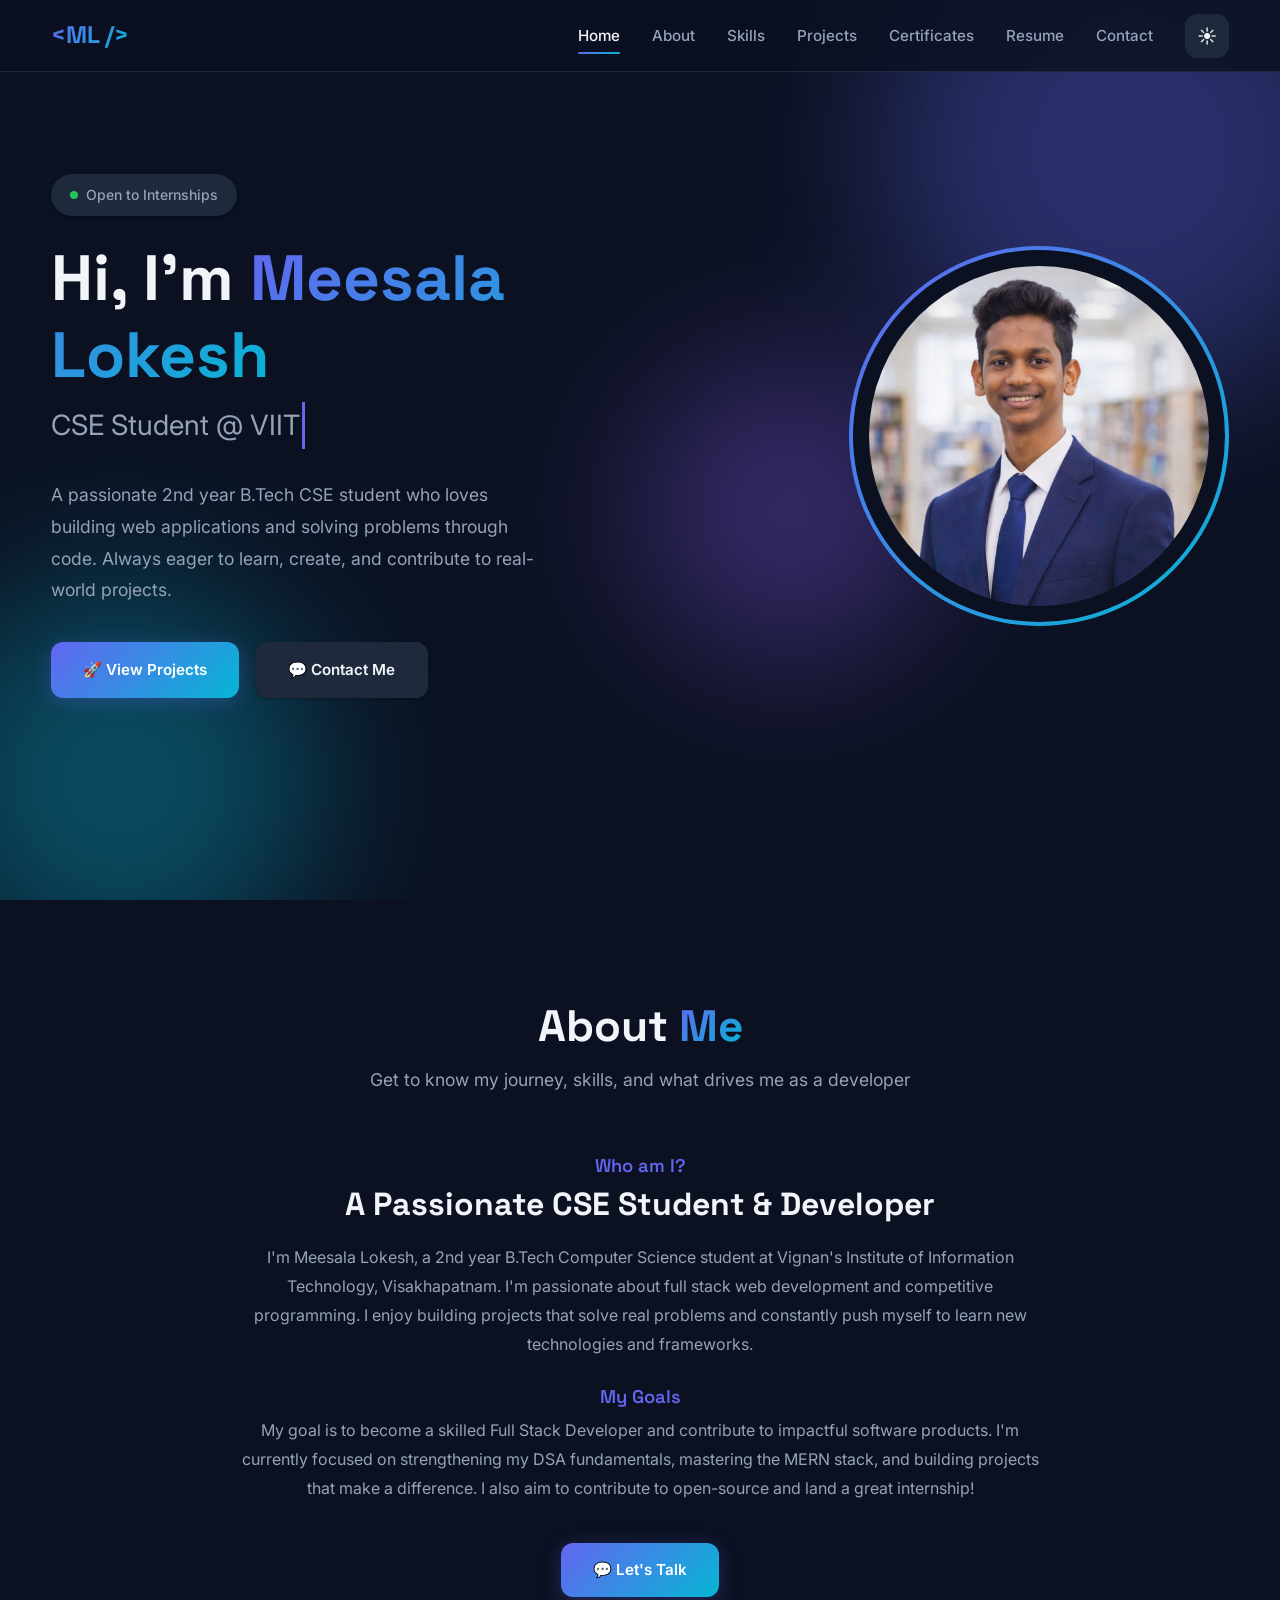
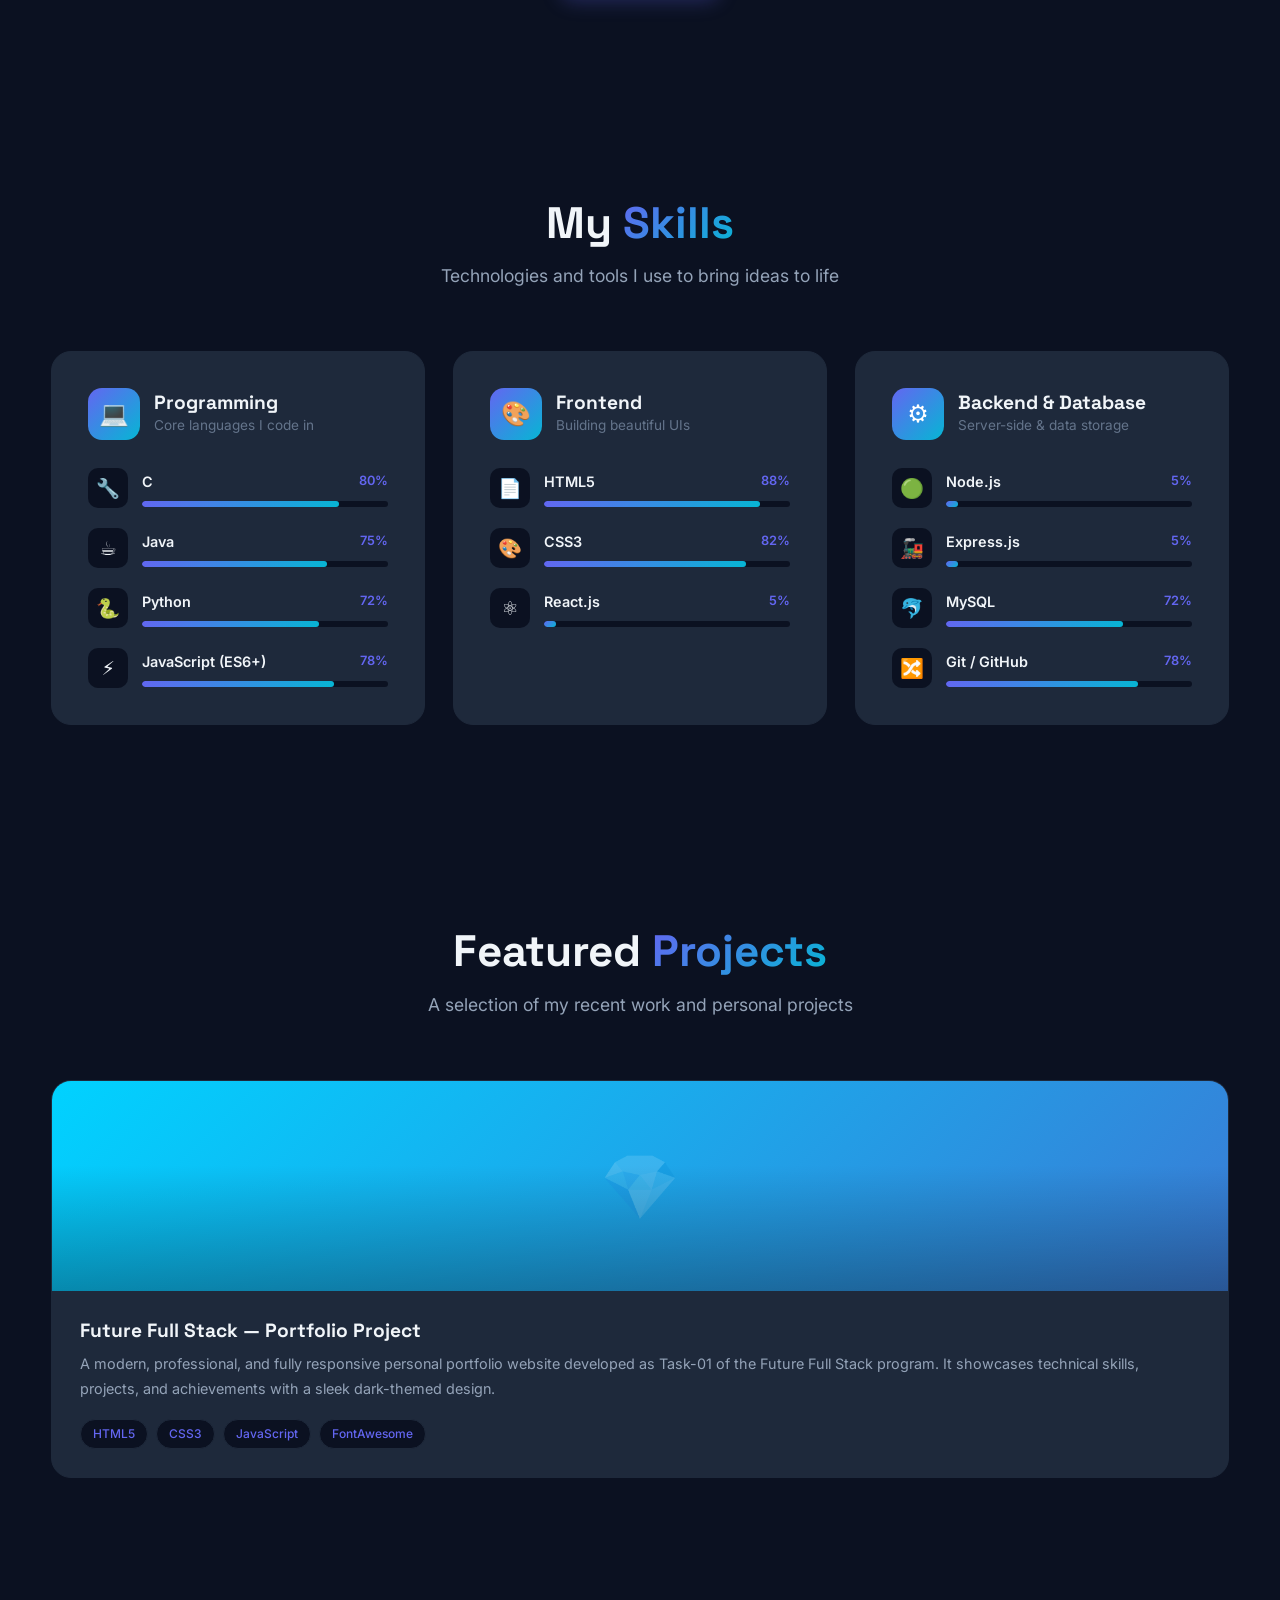
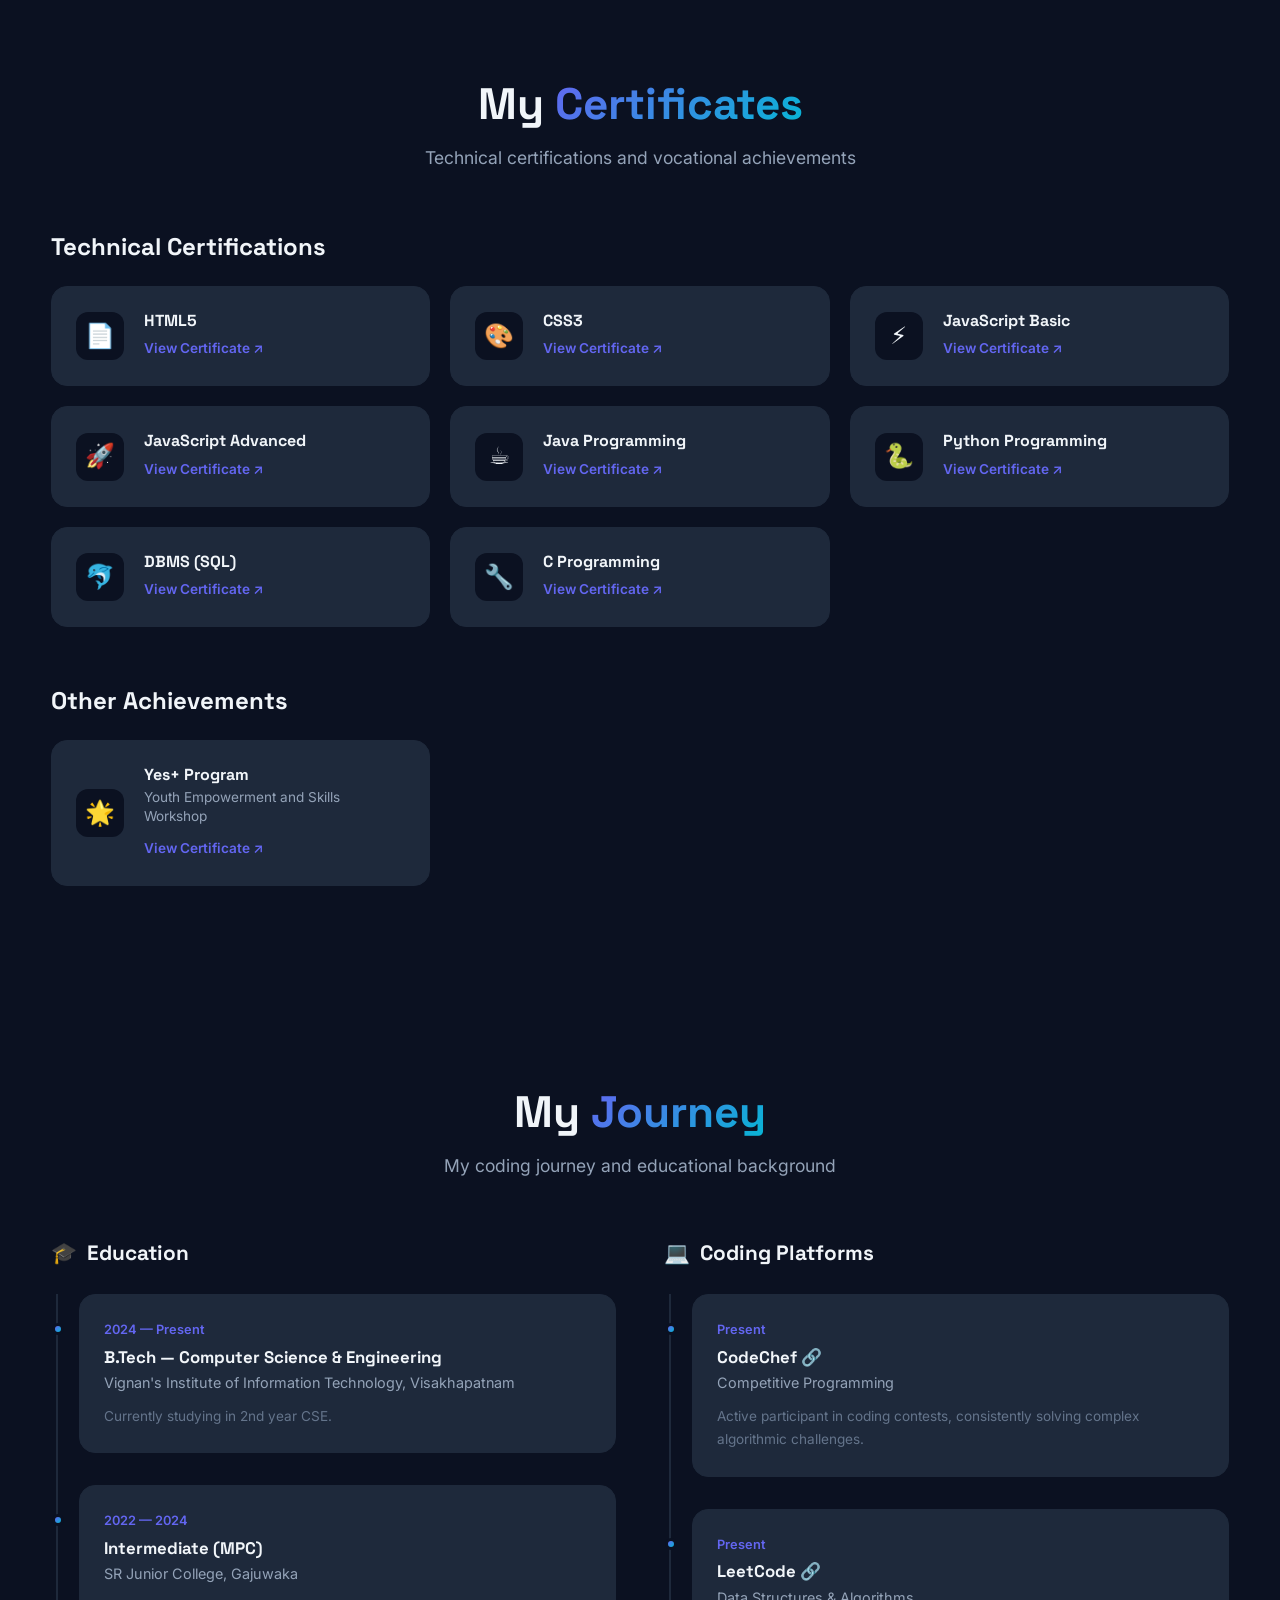
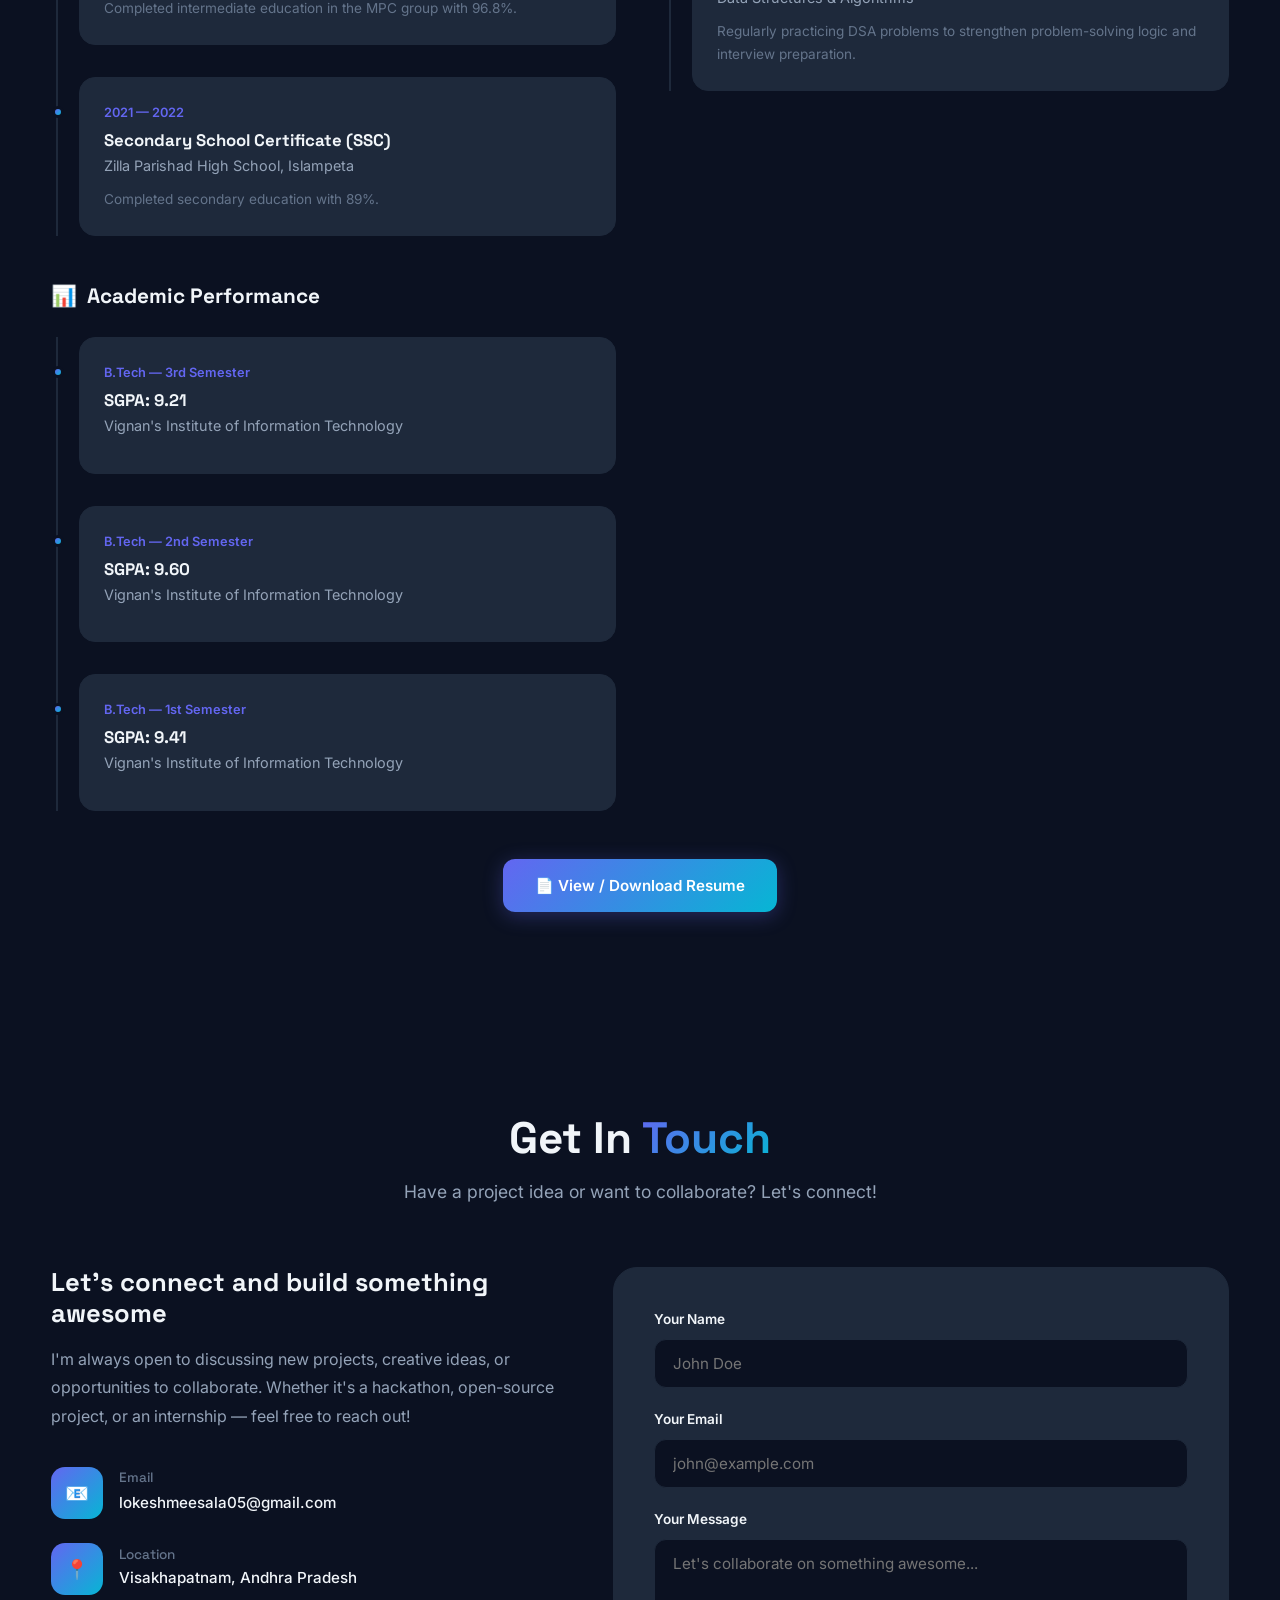
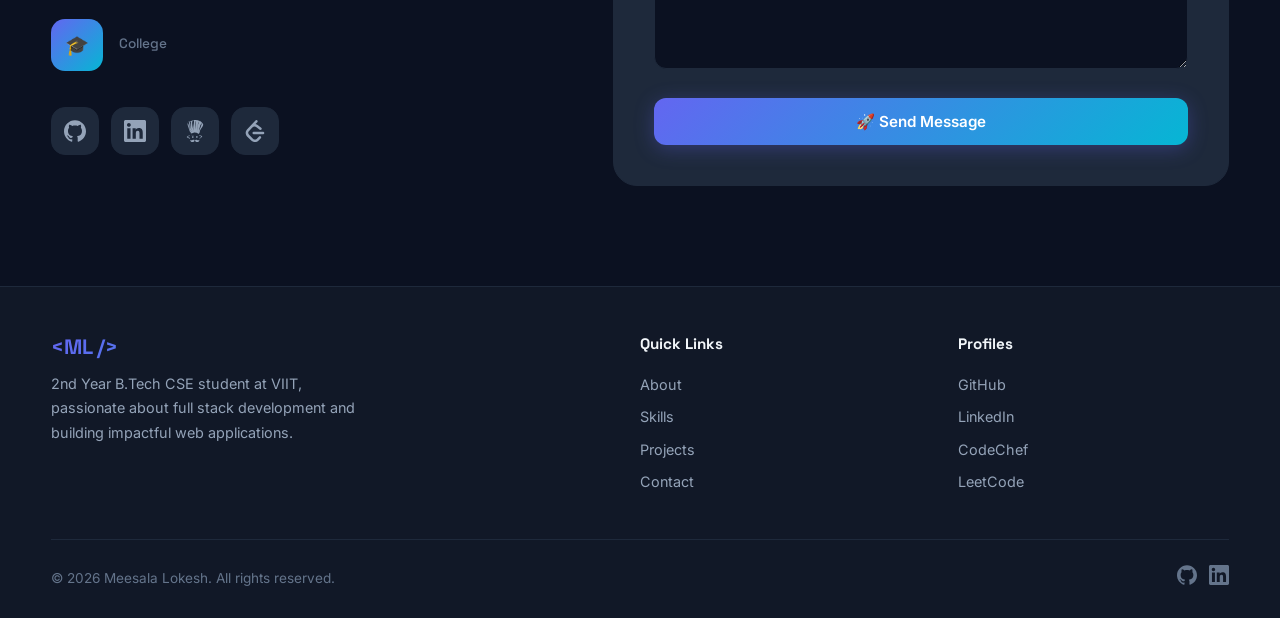
==== commit 41f6d7c2: "Update hardcoded LeetCode links in index.html" ====
--- a/index.html
+++ b/index.html
@@ -217,7 +217,7 @@
             <a href="https://www.codechef.com/users/lokeshmeesala" target="_blank" rel="noopener" class="social-link" aria-label="CodeChef">
               <svg viewBox="0 0 24 24" fill="currentColor" width="22" height="22"><path d="M11.2574.0039c-.37.0101-.7353.041-1.1003.095C9.6164.153 9.0766.4236 8.482.694c-.757.3244-1.5147.6486-2.2176.7027-1.1896.3785-1.568.919-1.8925 1.3516 0 .054-.054.1079-.054.1079-.4325.865-.4873 1.73-.325 2.5952.1621.5407.3786 1.0282.5408 1.5148.3785 1.0274.7578 2.0007.92 3.1362.1622.3244.3235.7571.4316 1.1897.2704.8651.542 1.8383 1.353 2.5952l.0057-.0028c.0175.0183.0301.0387.0482.0568.0072-.0036.0141-.0063.0213-.0099l-.0213-.5849c.6489-.9733 1.5673-1.6221 2.865-1.8925.5195-.1093 1.081-.1497 1.6625-.1278a8.7733 8.7733 0 0 1 1.7988.2357c1.4599.3785 2.595 1.1358 2.6492 1.7846.0273.3549.0398.6952.0326 1.0364-.001.064-.0046.1285-.007.193l.1362.0682c.075-.0375.1424-.107.2059-.1902.0008-.001.002-.002.0028-.0028.0018-.0023.0039-.0061.0057-.0085.0396-.0536.0747-.1236.1107-.1931.0188-.0377.0372-.0866.0554-.1292.2048-.4622.362-1.1536.538-1.9635.0541-.2703.1092-.4864.1633-.7027.4326-.9733 1.0266-1.8382 1.6213-2.6492.9733-1.3518 1.8928-2.5962 1.7846-4.0561-1.784-3.4608-4.2718-4.0017-5.5695-4.272-.2163-.0541-.3233-.0539-.4856-.108-1.3382-.2433-2.4945-.3953-3.6046-.3648zm5.0428 14.3788a9.8602 9.8602 0 0 0-.0326-.9824c-.0541-.703-1.1892-1.46-2.7032-1.8386-.588-.1336-1.1764-.2142-1.7448-.2356-.539-.0137-1.0657.0248-1.5546.1277-1.2436.2704-2.2162.9193-2.811 1.8925l.0511 1.431c.6672-.3558 1.7326-.8747 3.139-.9994.0662-.0059.1368-.0059.2044-.0099.1177-.013.2667-.044.4444-.044 1.6075 0 3.2682.5336 4.8767 1.6483.039-.2744.0611-.549.071-.8234l.044.0227c.0028-.0622.0143-.1268.0156-.1888zM11.256.0578c.1239-.0034.2538.01.379.0114-.23-.0022-.4588.0026-.6871.0156.103-.0061.2046-.0242.308-.027zm.4983.0156c.6552.014 1.3255.0711 2.0387.1803-.6834-.0987-1.3646-.1671-2.0387-.1803zm-1.3147.0554c-.076.0087-.1527.0133-.2285.0241-.8168.1167-1.7742.7015-2.75 1.045.3545-.1323.7143-.2957 1.0747-.4501C9.0765.4774 9.6705.207 10.1571.1529c.0939-.0139.1886-.0133.2825-.0241zm-.2285.24c.1622 0 .3787-.0002.5409.0539-.1425-.0357-.2595-.026-.3706-.0142a1.174 1.174 0 0 1 .3166.0681c.5796 1.0012-.4264 5.2791-.6786 8.1492.1559 1.0276.3138 1.9963.4628 2.7201-.7029-1.7843-1.4067-4.921-1.5148-7.354-.054-.9733.001-1.8386.2172-2.4874C9.401.8557 9.7244.4228 10.2111.3687zm3.1361.271c-.811 2.1088-.9184 6.1092-.9725 7.3528-.054.5407-.0001 1.73.054 2.5952 0 .2163.054.4325.054.6488 0-.2163-.054-.3786-.054-.5948-.4326-3.2442-.974-7.1362.9185-10.002zm3.352.3777c-.2704 2.1628-1.4047 3.191-1.7832 5.2998-.1081 1.6762-.325 3.6222-.379 5.2984-.0541-1.6762-.0007-3.4601.2697-5.2444.2703-1.8384.8651-3.6776 1.8925-5.3538zm-10.381.433c-.3581.1194-.632.248-.8575.3805.2317-.1358.4996-.2666.8575-.3805zm.2101.1974c.2155.0025.4384.0734.6006.2357-.0067-.004-.0078-.0033-.0142-.0071.1331.0929.2666.2093.3932.3847-.2036.9673.2553 3.0317.0398 4.6694.0763 1.5485.0717 3.1804.849 4.4594-.9796-1.5107-1.176-3.4375-1.3218-5.236-.1128-1.0907-.2035-2.0969-.4642-2.9033-.144-.3047-.2684-.5745-.3833-.822-.0247-.0369-.0447-.0784-.071-.1135-.1082-.1082-.1619-.2696-.1619-.3777 0-.054.0539-.1618.108-.1618.054-.0541.1616-.0553.2157-.1094a1.013 1.013 0 0 1 .2101-.0184zm-1.3459.6133c-.0604.0201-.0923.041-.1405.061.1768-.034.3617.0339.5196.318-.1877.8916.4364 3.3685.4288 5.104.3124 1.8478.5496 3.8498 1.5716 5.1152C6.3723 11.5076 5.886 9.1286 5.5076 7.128 5.183 5.56 4.9125 4.2086 4.3718 3.776c-.054-.1081-.1079-.163-.1079-.2711 0-.1622-.0002-.3786.1079-.5949-.2772.6337-.4047 1.2673-.3706 1.901-.0445-.6487.0857-1.2905.3706-1.901 0-.054.054-.0538.054-.1079.012-.016.0314-.0349.044-.0511.0618-.0983.1308-.189.2257-.257.0557-.0615.0965-.1191.159-.1817-.0526.0555-.0872.1092-.1335.1647.0273-.018.0523-.0368.0838-.0525.1081-.1082.2154-.1633.3776-.1633zm-.3776.1633c-.0038.0075-.0076.0111-.0114.0184.0125-.0099.0242-.0208.037-.0298-.0074.0037-.0182.0077-.0256.0114zm14.7608 1.1343c-.0017.0052-.004.0104-.0057.0156.0378-.005.0751-.0173.1135-.0156-.0378-.0022-.0763.0103-.115.0199-.8634 2.6418-1.8874 5.2844-2.9118 7.9262a.0184.0184 0 0 1-.0015.0028c-.0874.4652-.234.8842-.5395 1.1898.4326-.4867.4854-1.1907.5395-2.0558.054-.811.0544-1.6761.487-2.5413 0-.0531.0012-.1058.0525-.159.0003-.0009.0012-.0019.0015-.0028.0973-.3524.202-.6885.3166-1.018.4183-1.2896 1.1396-3.1653 2.0131-3.3405.0163-.0052.034-.018.0497-.0213zM8.3726 16.2113l-.3238.1079c.1623.2163.2696.379.3777.433.1081.054.2168.108.379.108.0541 0 .1618 0 .2159-.054l.812-.2698c.0541 0 .1078-.054.1619-.054.1081 0 .1616 0 .2697.054l.2712.2698.2697-.054c-.1081-.1622-.2695-.3236-.3776-.3776-.1082-.0541-.2169-.1094-.379-.1094h-.108l-.866.3252h-.1618c-.1082 0-.2157 0-.2698-.054-.054-.054-.163-.1629-.2712-.3251zm-2.5953.541c-.2703.1621-.649.4324-1.1897.6487-.5407.2163-.9734.4325-1.1897.6488-.2163.2163-.3237.4326-.3237.6488 0 .1082.0537.1632.1618.2172.054.0541.1632.0539.2172.108.757.3244 1.5133.7019 2.2162 1.0803.1082.0541.2171.1632.2712.2173.054.054.1078.054.1618.054.1082 0 .2695-.0538.3777-.162.1081-.108.1632-.217.1632-.325 0-.1082-.055-.1618-.1632-.2158 0 0-.4328-.2165-1.1898-.541-.4866-.2162-.9179-.4326-1.1883-.5948.1623-.2704.486-.4865.9726-.7028.5407-.2163.9196-.4326 1.0818-.5948.054-.0541.054-.1078.054-.1619 0-.054-.0539-.1631-.108-.2172-.054-.054-.163-.1079-.2711-.1079zm11.247 0c-.054 0-.1618.0537-.2158.1078-.0541.1081-.1093.1632-.1093.2172v.054c.1622.1622.3797.2695.7041.3776.2704.054.5403.1632.8107.2172.3244.1082.5407.2693.6488.4856v.0553c0 .0541-.1088.1616-.3251.2698-.1082.054-.3245.2167-.5949.433-.2703.1622-.4326.3236-.5948.3776-.2163.1082-.3776.217-.4316.3252-.0541.054-.054.1077-.054.1618 0 .1081.0539.1077.108.2158.054.1081.1616.1093.2157.1093.054 0 .1078-.0554.1619-.0554.2703-.1622.6492-.3782 1.0818-.7567.4866-.3784.8655-.6484 1.0818-.8106.2163-.1082.3237-.2169.3237-.379 0-.0541.0002-.1618-.1079-.2159-.3785-.4325-.9185-.7022-1.5674-.9185-.1081-.0541-.2704-.1092-.5948-.1633-.1622-.054-.3249-.1079-.433-.1079zm-2.9743.8106c-.2704 0-.4866.055-.6488.2172-.2163.1622-.2699.4323-.2158.7567 0 .2703.1075.4865.2697.7027.1622.2163.3786.3252.5949.3252.1622 0 .2708-.0553.433-.1094.2703-.1622.379-.4319.379-.9185 0-.3785-.109-.6485-.2711-.8107-.1622-.1081-.3246-.1632-.541-.1632zm-4.4877.054c-.2704 0-.4866.055-.6488.2171-.2163.1622-.27.4323-.2158.7567 0 .2704.1075.4865.2697.7028s.3786.3251.5949.3251c.1622 0 .2708-.0552.433-.1093.2703-.1622.3776-.432.3776-.9186 0-.4325-.1075-.7025-.2697-.8106-.1622-.1082-.3247-.1633-.541-.1633zm0 .6501c.1622 0 .2711.1076.2711.2698 0 .1622-.163.2697-.2711.2697-.1622 0-.2698-.1075-.2698-.2697s.1076-.2698.2698-.2698zm4.3798.054c.1622 0 .2711.1075.2711.2697 0 .1082-.109.2698-.2711.2698-.1622 0-.2698-.1076-.2698-.2698 0-.1622.1076-.2697.2698-.2697zm-2.7032 2.1083l.1619.3237c.054.1081.1076.163.2158.2711.054.054.163.1619.2712.1619h.1078c.1082 0 .1618 0 .2158-.054.0541-.054.1632-.0538.2173-.1079l.1618-.1618c.054-.054.108-.1092.108-.1633.054-.054.0537-.1078.1078-.1618 0-.0541.054-.108.054-.108-.0541.1082-.1618.2156-.2158.3238-.1082.054-.1616.1632-.2698.1632-.1081.0541-.217.054-.3251.054s-.2157.0001-.2697-.054c-.1082 0-.1632-.0538-.2173-.1079l-.1618-.1632c-.054-.0541-.1078-.1618-.1619-.2158zm-.866 1.0278c-1.1355 0-1.8377 1.5136-3.4598.1619-.4326 2.6494 2.7583 2.866 4.11 1.7306.9192-.811.6475-1.9465-.6502-1.8925zm2.8664 0c-1.2977-.054-1.568 1.0815-.6488 1.8925 1.3518 1.1355 4.5412.9188 4.1087-1.7306-1.6221 1.3517-2.2703-.1619-3.4599-.1619z"/></svg>
             </a>
-            <a href="https://leetcode.com/u/lokeshmeesala" target="_blank" rel="noopener" class="social-link" aria-label="LeetCode">
+            <a href="https://leetcode.com/u/lokesh_meesala_05" target="_blank" rel="noopener" class="social-link" aria-label="LeetCode">
               <svg viewBox="0 0 24 24" fill="currentColor" width="22" height="22"><path d="M13.483 0a1.374 1.374 0 0 0-.961.438L7.116 6.226l-3.854 4.126a5.266 5.266 0 0 0-1.209 2.104 5.35 5.35 0 0 0-.125.513 5.527 5.527 0 0 0 .062 2.362 5.83 5.83 0 0 0 .349 1.017 5.938 5.938 0 0 0 1.271 1.818l4.277 4.193.039.038c2.248 2.165 5.852 2.133 8.063-.074l2.396-2.392c.54-.54.54-1.414.003-1.955a1.378 1.378 0 0 0-1.951-.003l-2.396 2.392a3.021 3.021 0 0 1-4.205.038l-.02-.019-4.276-4.193c-.652-.64-.972-1.469-.948-2.263a2.68 2.68 0 0 1 .066-.523 2.545 2.545 0 0 1 .619-1.164L9.13 8.114c1.058-1.134 3.204-1.27 4.43-.278l3.501 2.831c.593.48 1.461.387 1.94-.207a1.384 1.384 0 0 0-.207-1.943l-3.5-2.831c-.8-.647-1.766-1.045-2.774-1.202l2.015-2.158A1.384 1.384 0 0 0 13.483 0zm-2.866 12.815a1.38 1.38 0 0 0-1.38 1.382 1.38 1.38 0 0 0 1.38 1.382H20.79a1.38 1.38 0 0 0 1.38-1.382 1.38 1.38 0 0 0-1.38-1.382z"/></svg>
             </a>
           </div>
@@ -263,7 +263,7 @@
           <a href="https://github.com/lokeshmeesala05-commits" target="_blank" rel="noopener">GitHub</a>
           <a href="https://www.linkedin.com/in/lokesh-meesala-612766330" target="_blank" rel="noopener">LinkedIn</a>
           <a href="https://www.codechef.com/users/lokeshmeesala" target="_blank" rel="noopener">CodeChef</a>
-          <a href="https://leetcode.com/u/lokeshmeesala" target="_blank" rel="noopener">LeetCode</a>
+          <a href="https://leetcode.com/u/lokesh_meesala_05" target="_blank" rel="noopener">LeetCode</a>
         </div>
       </div>
       <div class="footer-bottom">
--- a/css/style.css
+++ b/css/style.css
@@ -673,6 +673,7 @@
   position: absolute;
   inset: 0;
   background: linear-gradient(180deg, transparent 40%, rgba(0,0,0,.3));
+  pointer-events: none;
 }
 
 .project-overlay {
@@ -685,6 +686,7 @@
   gap: 16px;
   opacity: 0;
   transition: opacity var(--duration) var(--ease);
+  z-index: 10;
 }
 
 .project-card:hover .project-overlay { opacity: 1; }
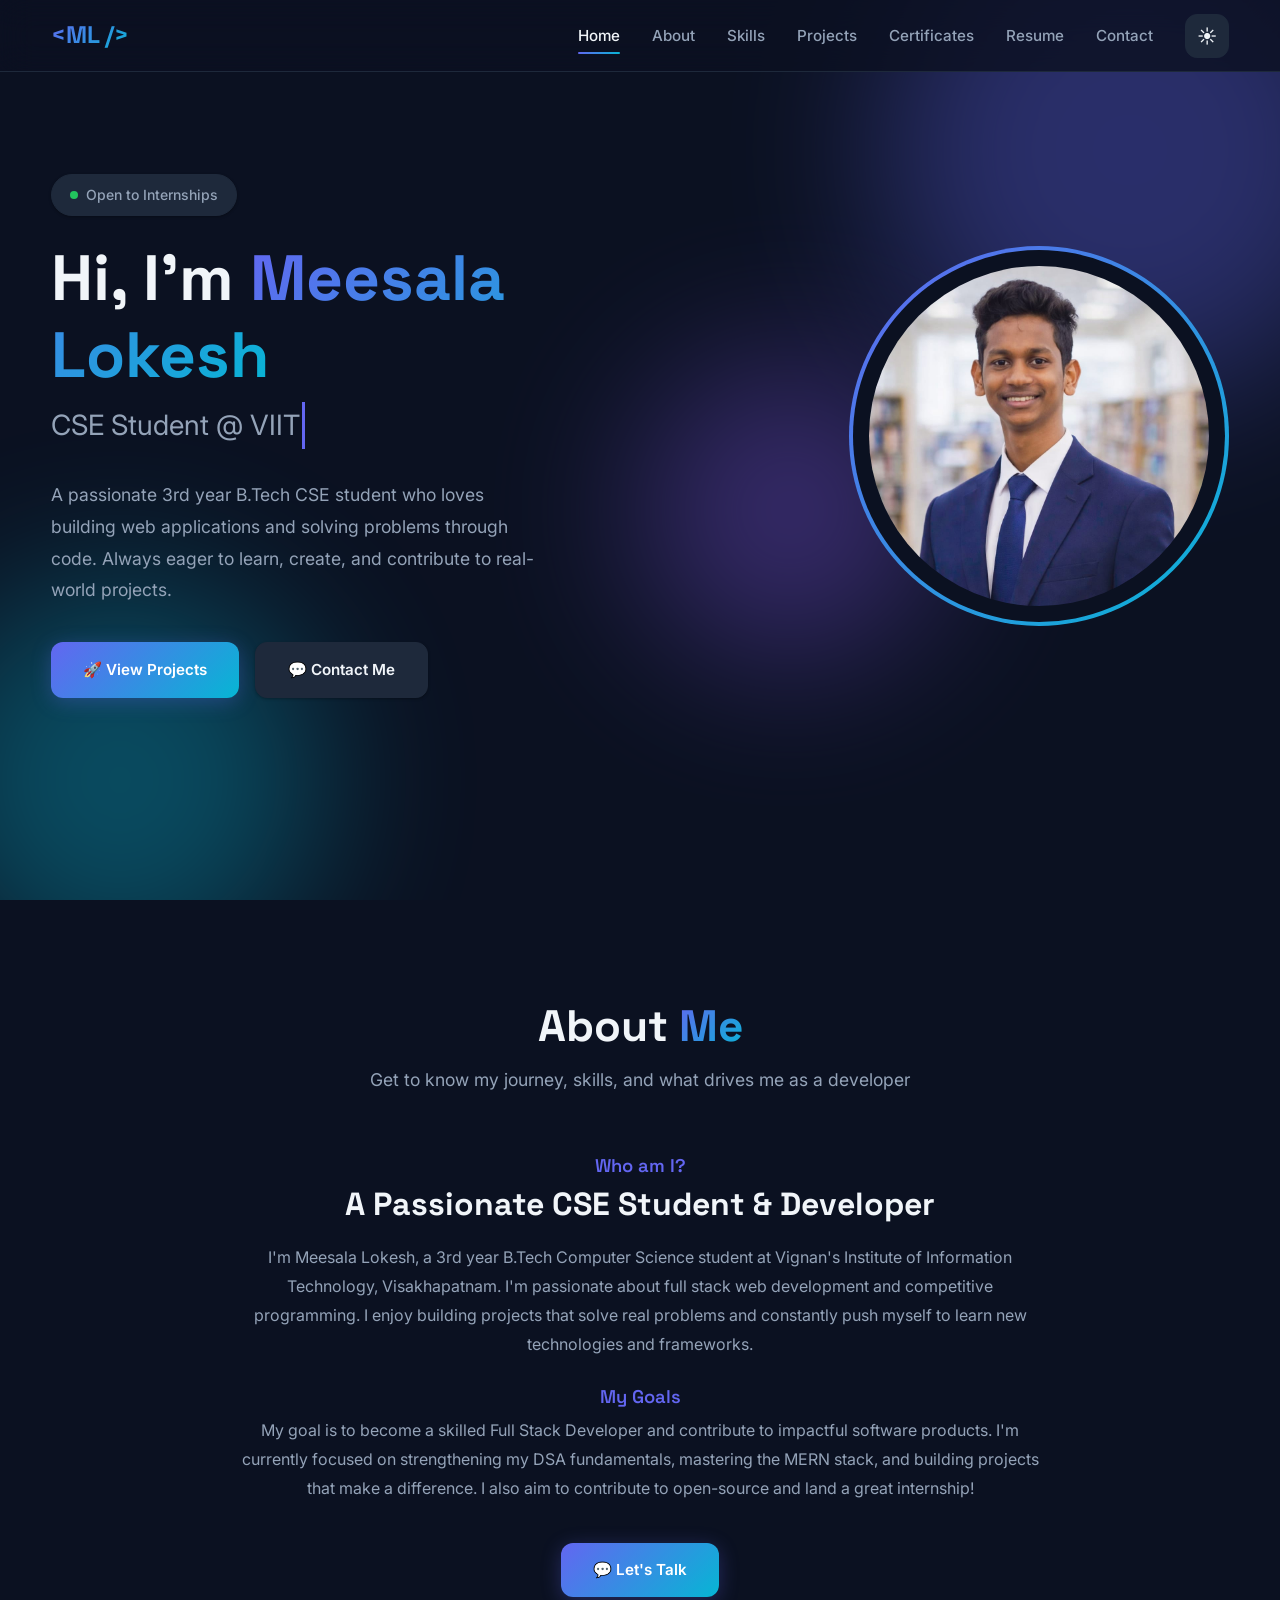
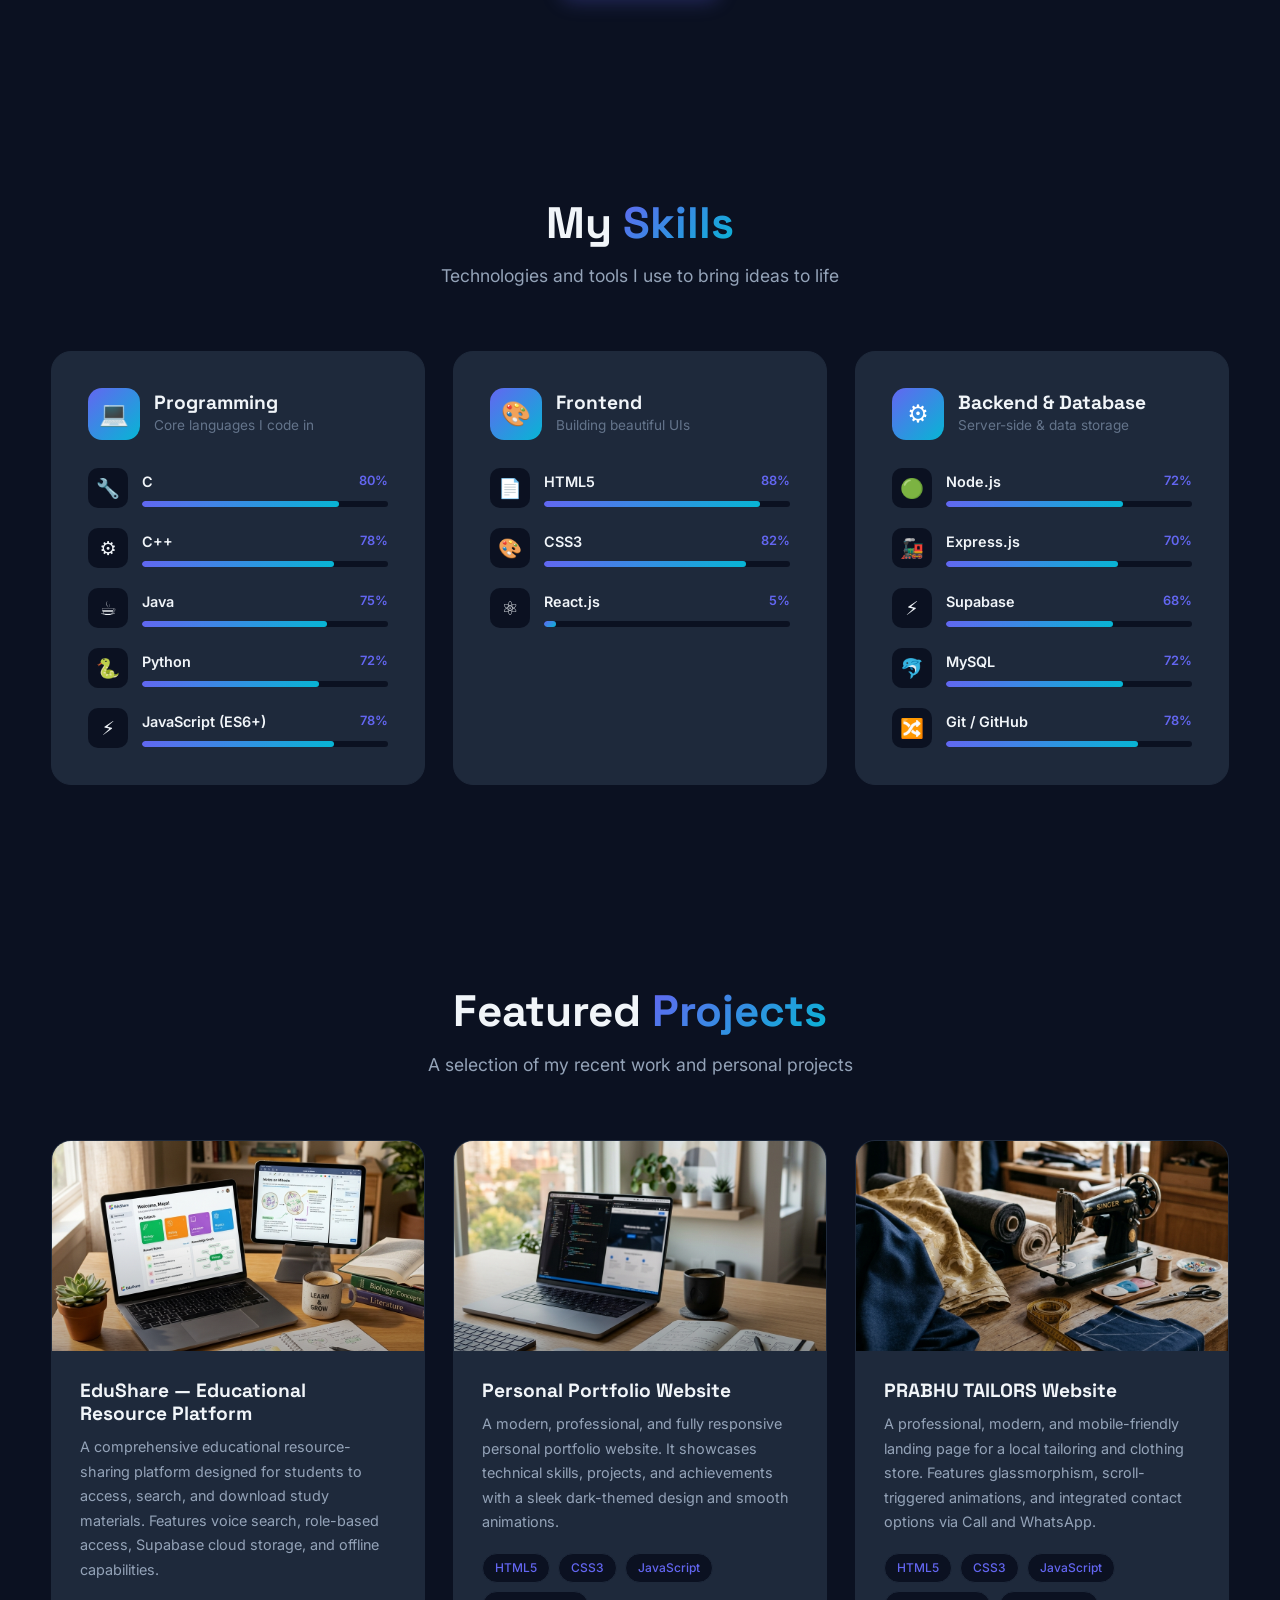
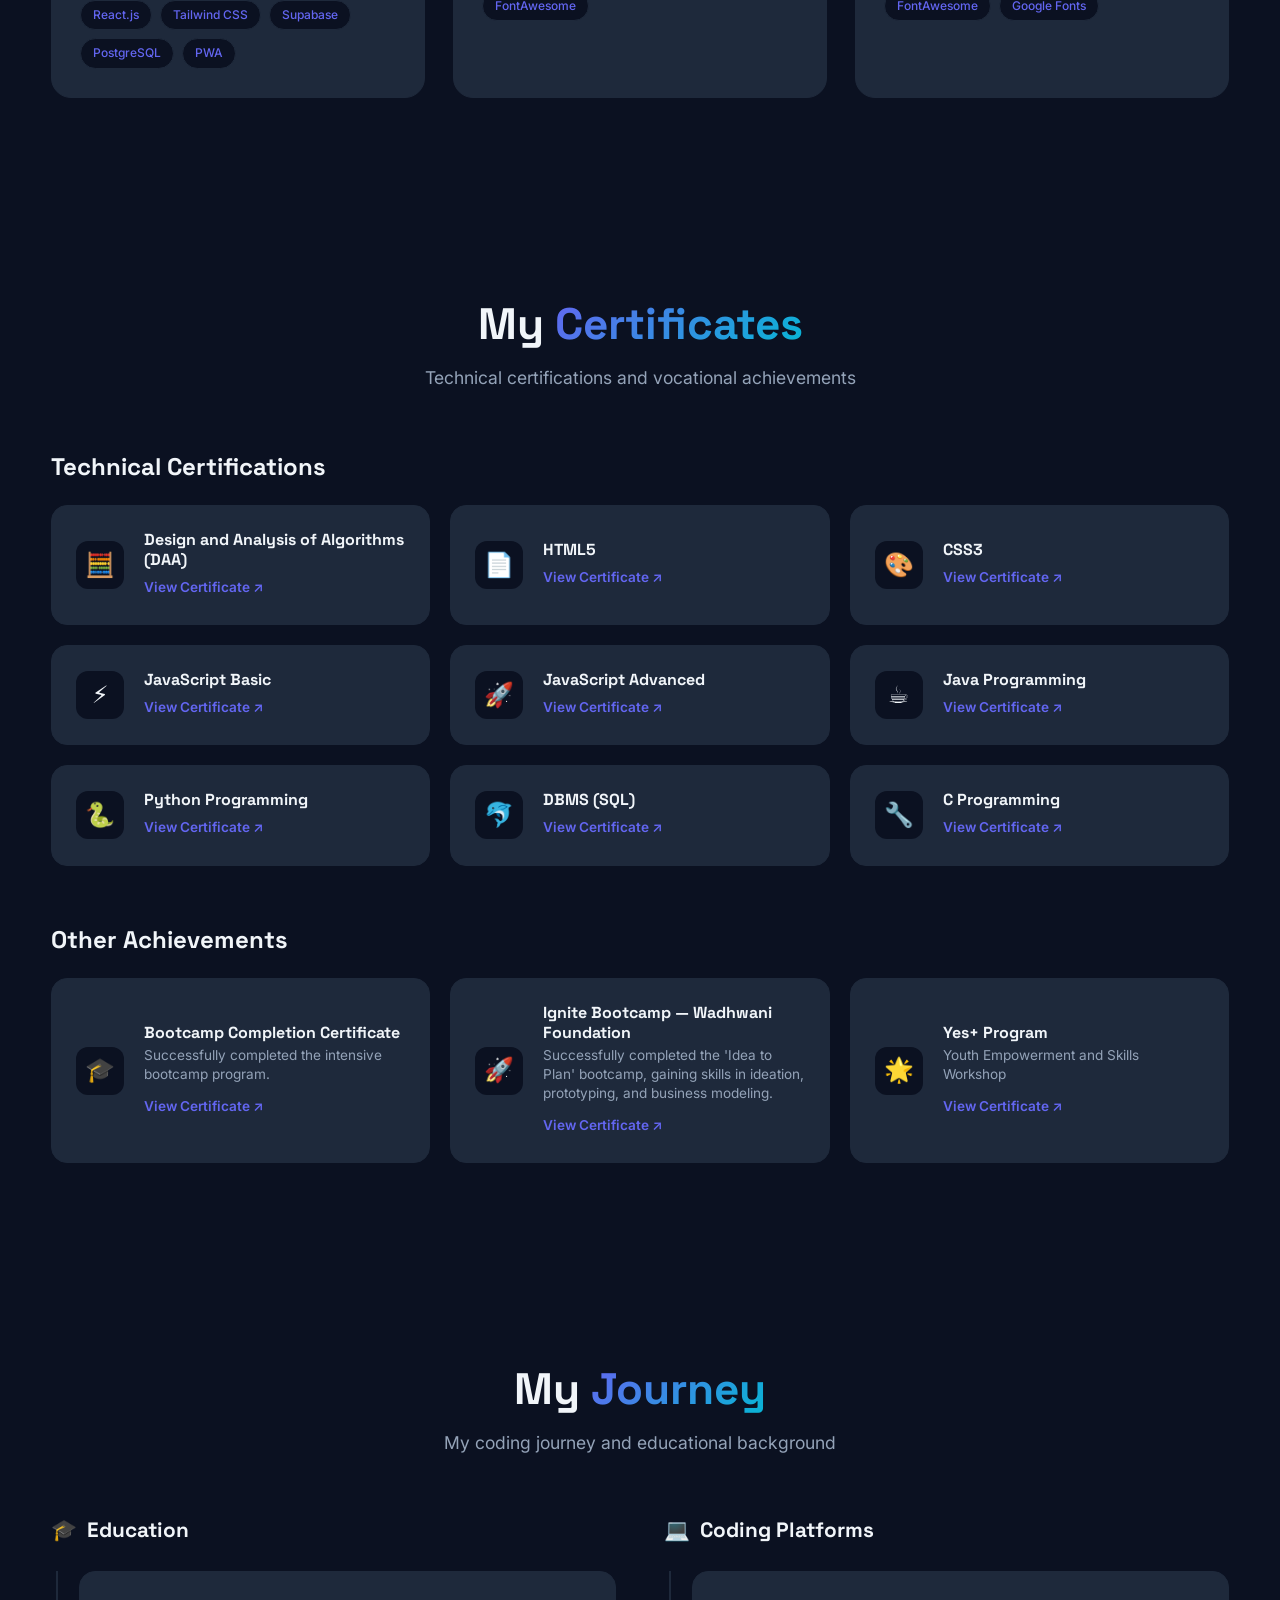
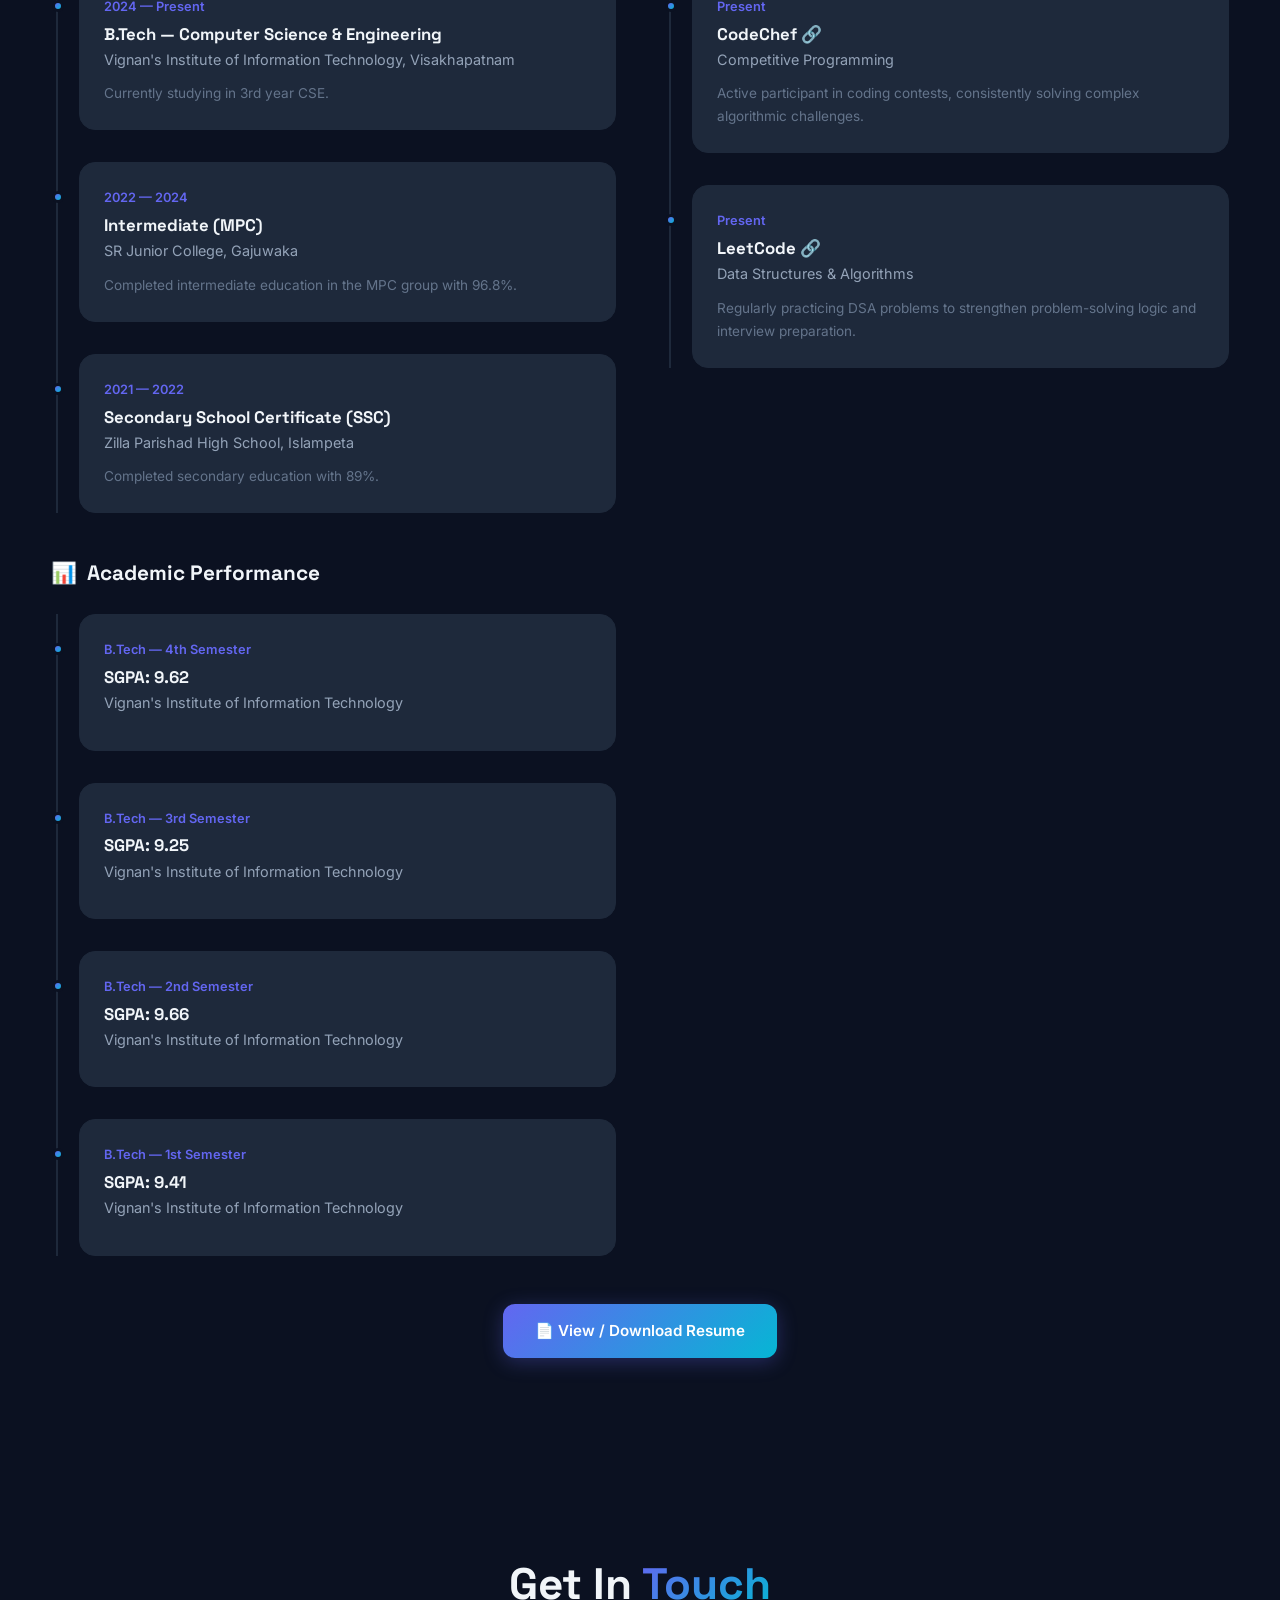
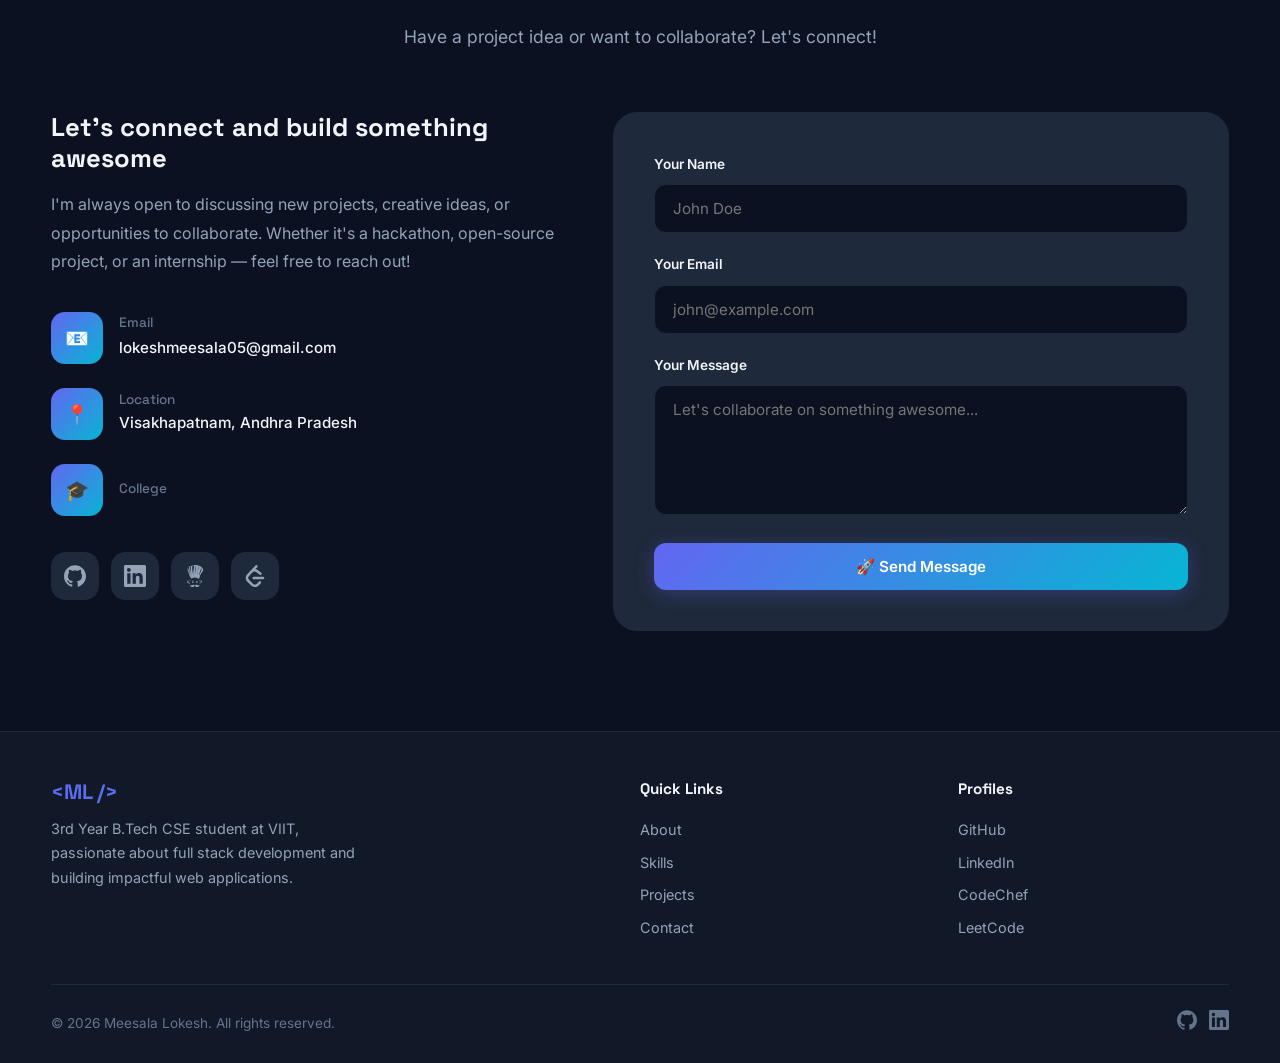
==== commit 8faaf6be: "changes done" ====
--- a/index.html
+++ b/index.html
@@ -3,13 +3,13 @@
 <head>
   <meta charset="UTF-8" />
   <meta name="viewport" content="width=device-width, initial-scale=1.0" />
-  <meta name="description" content="Meesala Lokesh — 2nd Year B.Tech CSE Student & Aspiring Full Stack Developer. Explore my projects, skills, and coding journey." />
+  <meta name="description" content="Meesala Lokesh — 3rd Year B.Tech CSE Student & Aspiring Full Stack Developer. Explore my projects, skills, and coding journey." />
   <meta name="keywords" content="Meesala Lokesh, Full Stack Developer, CSE Student, VIIT, React, Node.js, Portfolio, Web Developer, Competitive Programming" />
   <meta name="author" content="Meesala Lokesh" />
 
   <!-- Open Graph -->
   <meta property="og:title" content="Meesala Lokesh — Aspiring Full Stack Developer" />
-  <meta property="og:description" content="2nd Year B.Tech CSE student at VIIT. Explore my projects, skills, and coding journey." />
+  <meta property="og:description" content="3rd Year B.Tech CSE student at VIIT. Explore my projects, skills, and coding journey." />
   <meta property="og:type" content="website" />
 
   <title>Meesala Lokesh — Aspiring Full Stack Developer</title>
@@ -52,7 +52,7 @@
           <div class="typewriter">
             <span id="typewriterText"></span><span class="cursor">&nbsp;</span>
           </div>
-          <p class="tagline">A passionate 2nd year B.Tech CSE student who loves building web applications and solving problems through code. Always eager to learn, create, and contribute to real-world projects.</p>
+          <p class="tagline">A passionate 3rd year B.Tech CSE student who loves building web applications and solving problems through code. Always eager to learn, create, and contribute to real-world projects.</p>
           <div class="hero-buttons">
             <a href="#projects" class="btn btn-primary">🚀 View Projects</a>
             <a href="#contact" class="btn btn-secondary">💬 Contact Me</a>
@@ -249,7 +249,7 @@
       <div class="footer-content">
         <div class="footer-brand">
           <h3>&lt;ML /&gt;</h3>
-          <p>2nd Year B.Tech CSE student at VIIT, passionate about full stack development and building impactful web applications.</p>
+          <p>3rd Year B.Tech CSE student at VIIT, passionate about full stack development and building impactful web applications.</p>
         </div>
         <div class="footer-links">
           <h4>Quick Links</h4>
